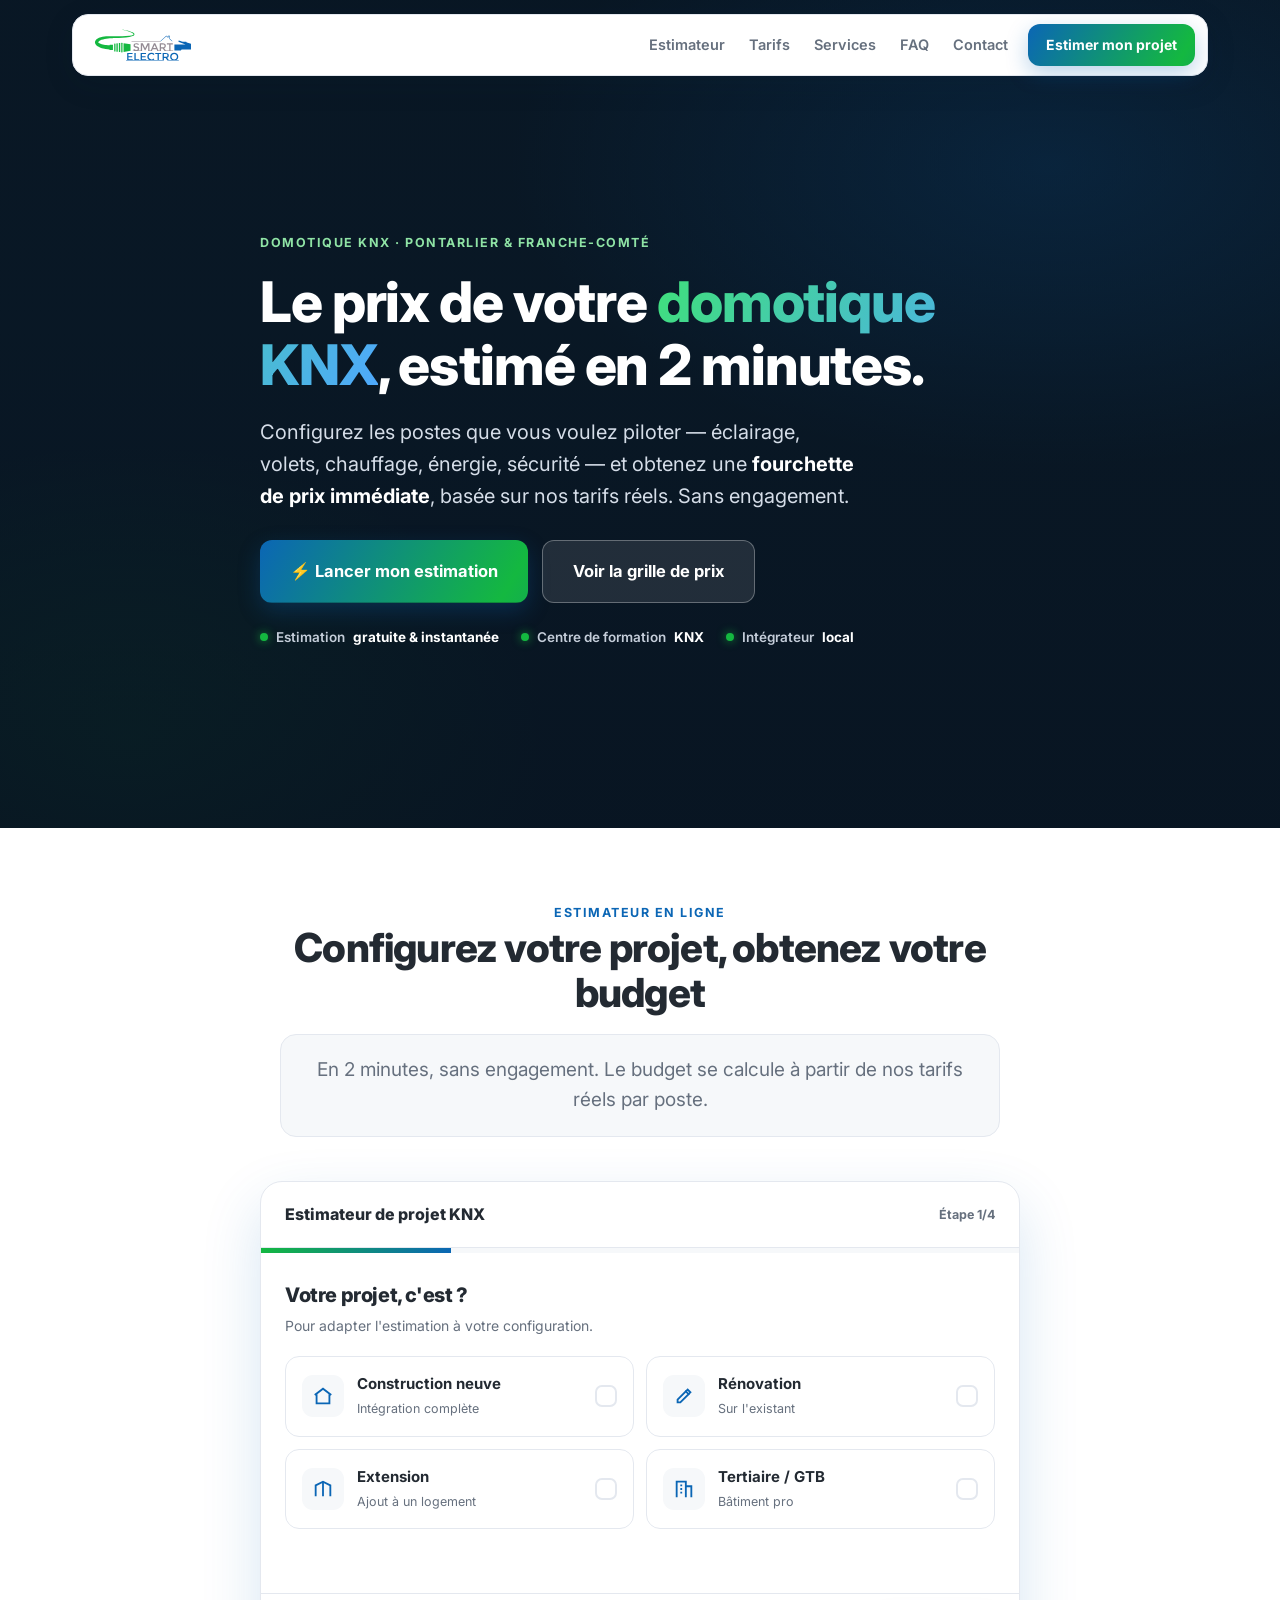
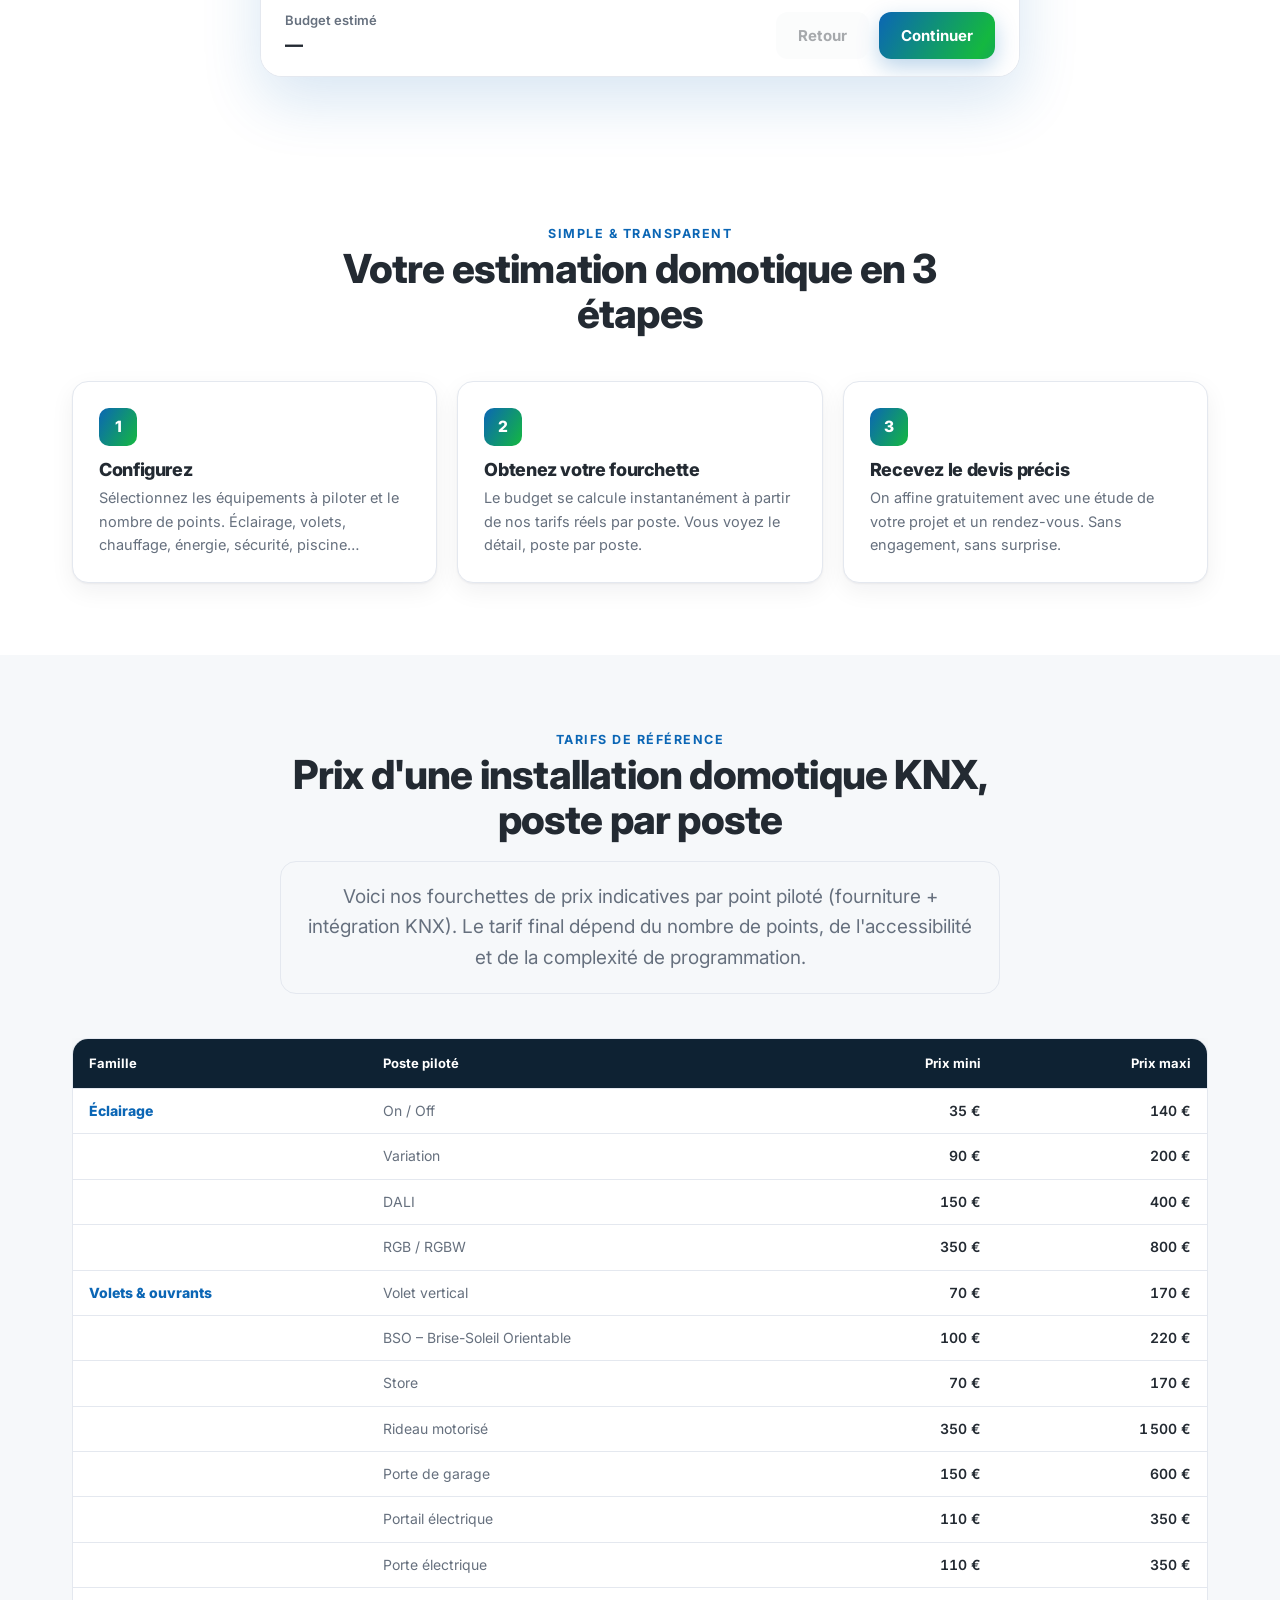
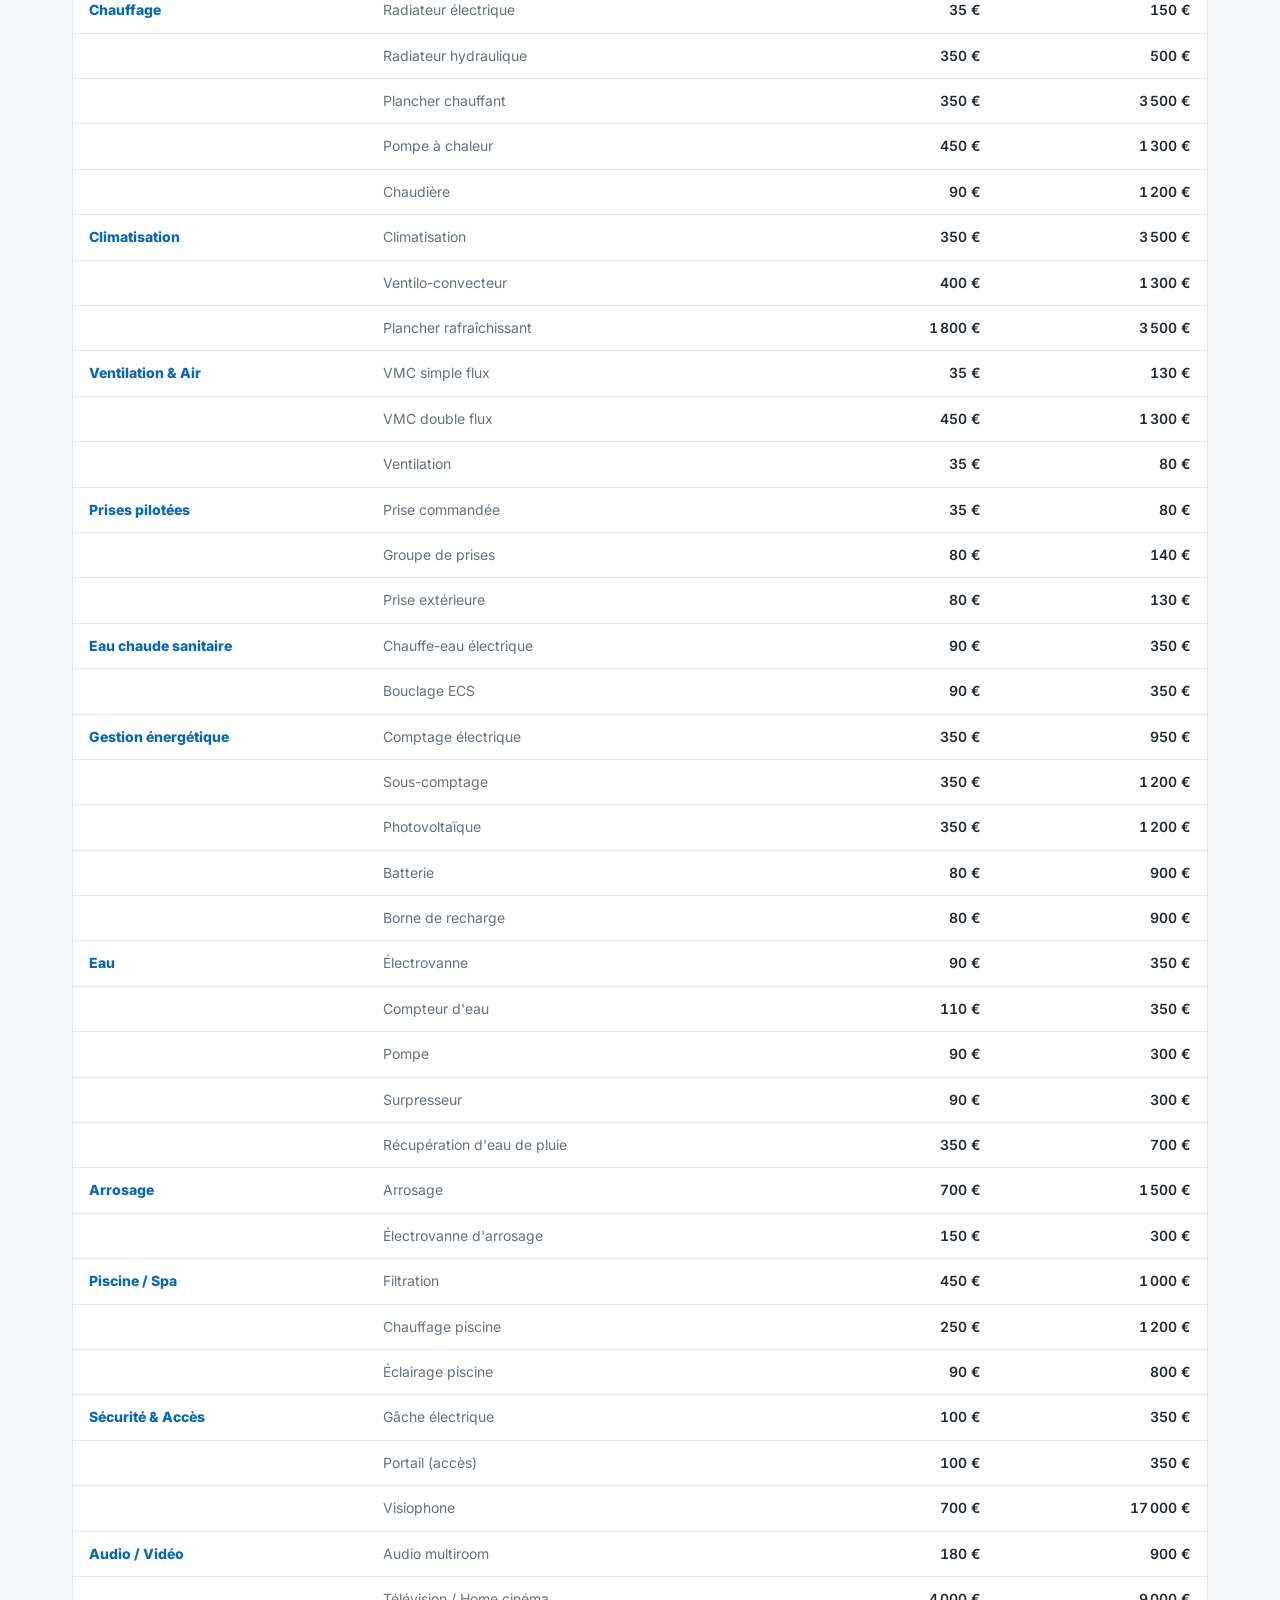
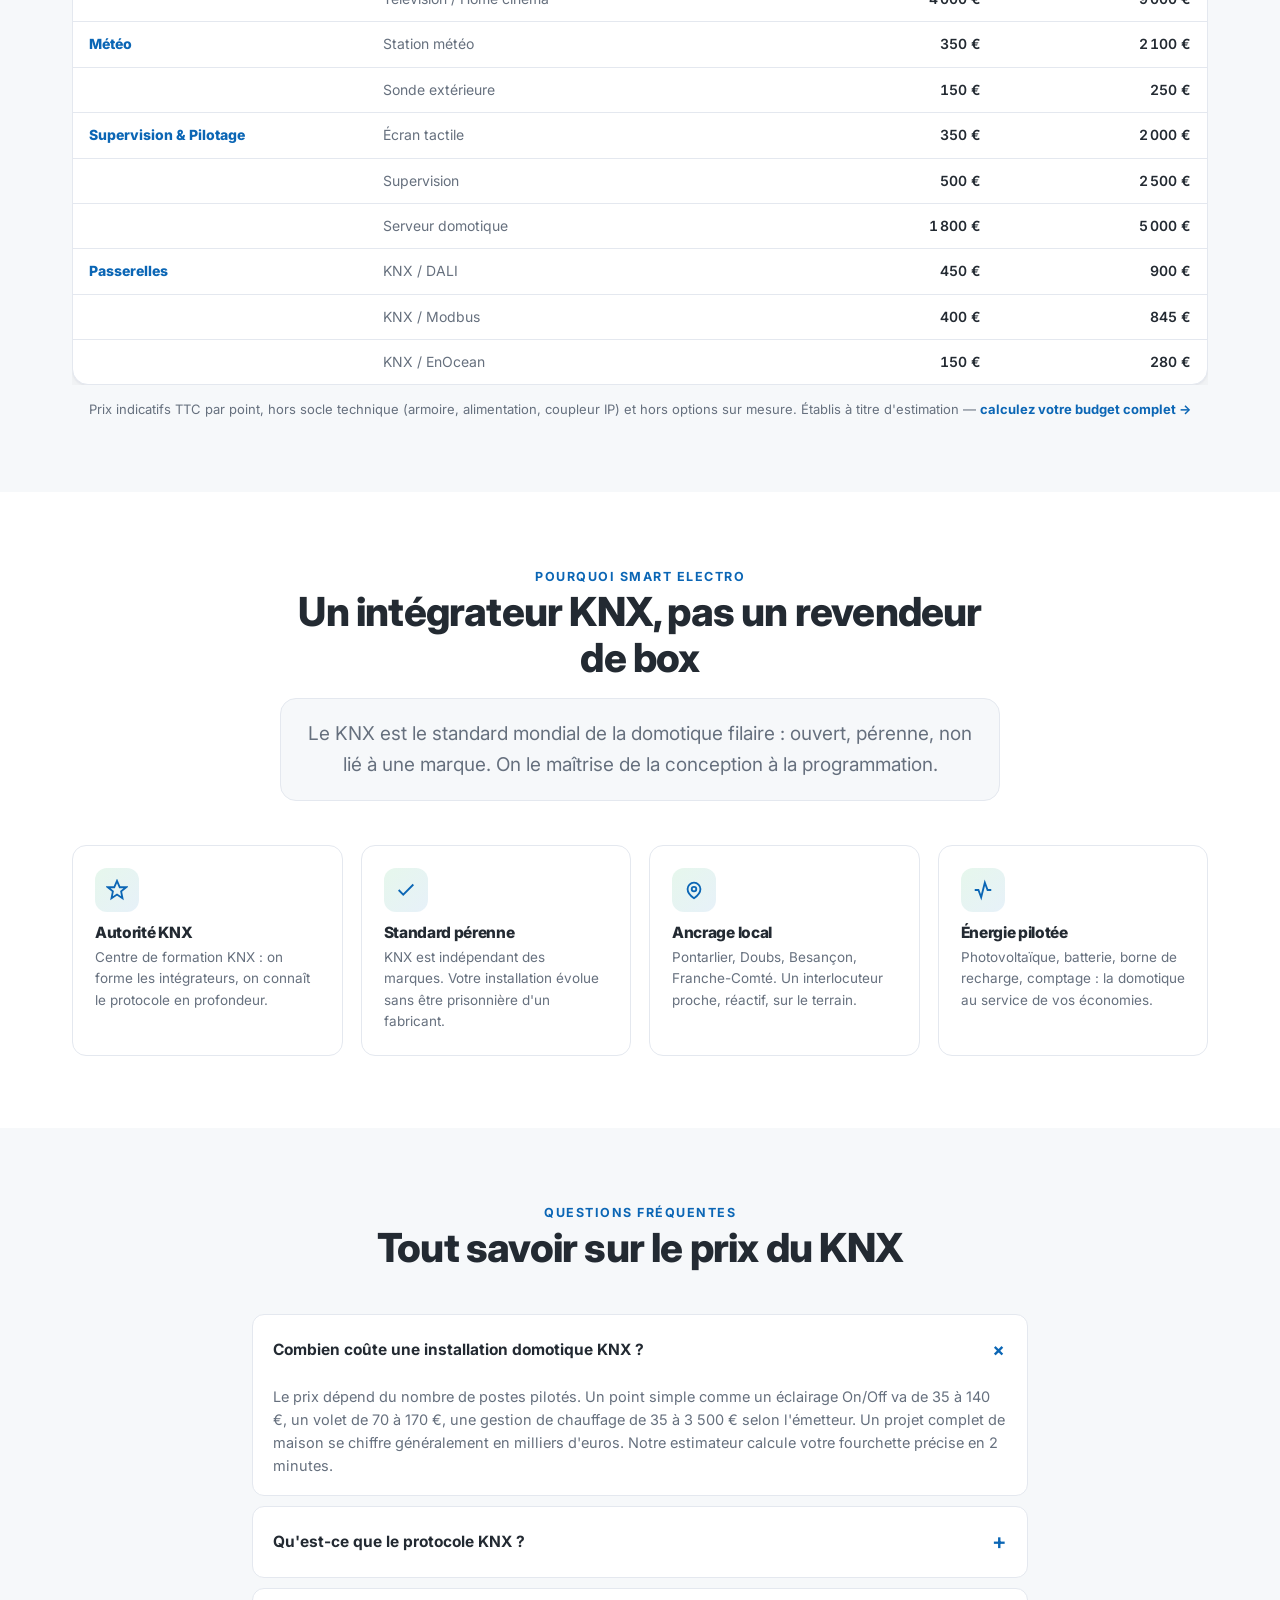
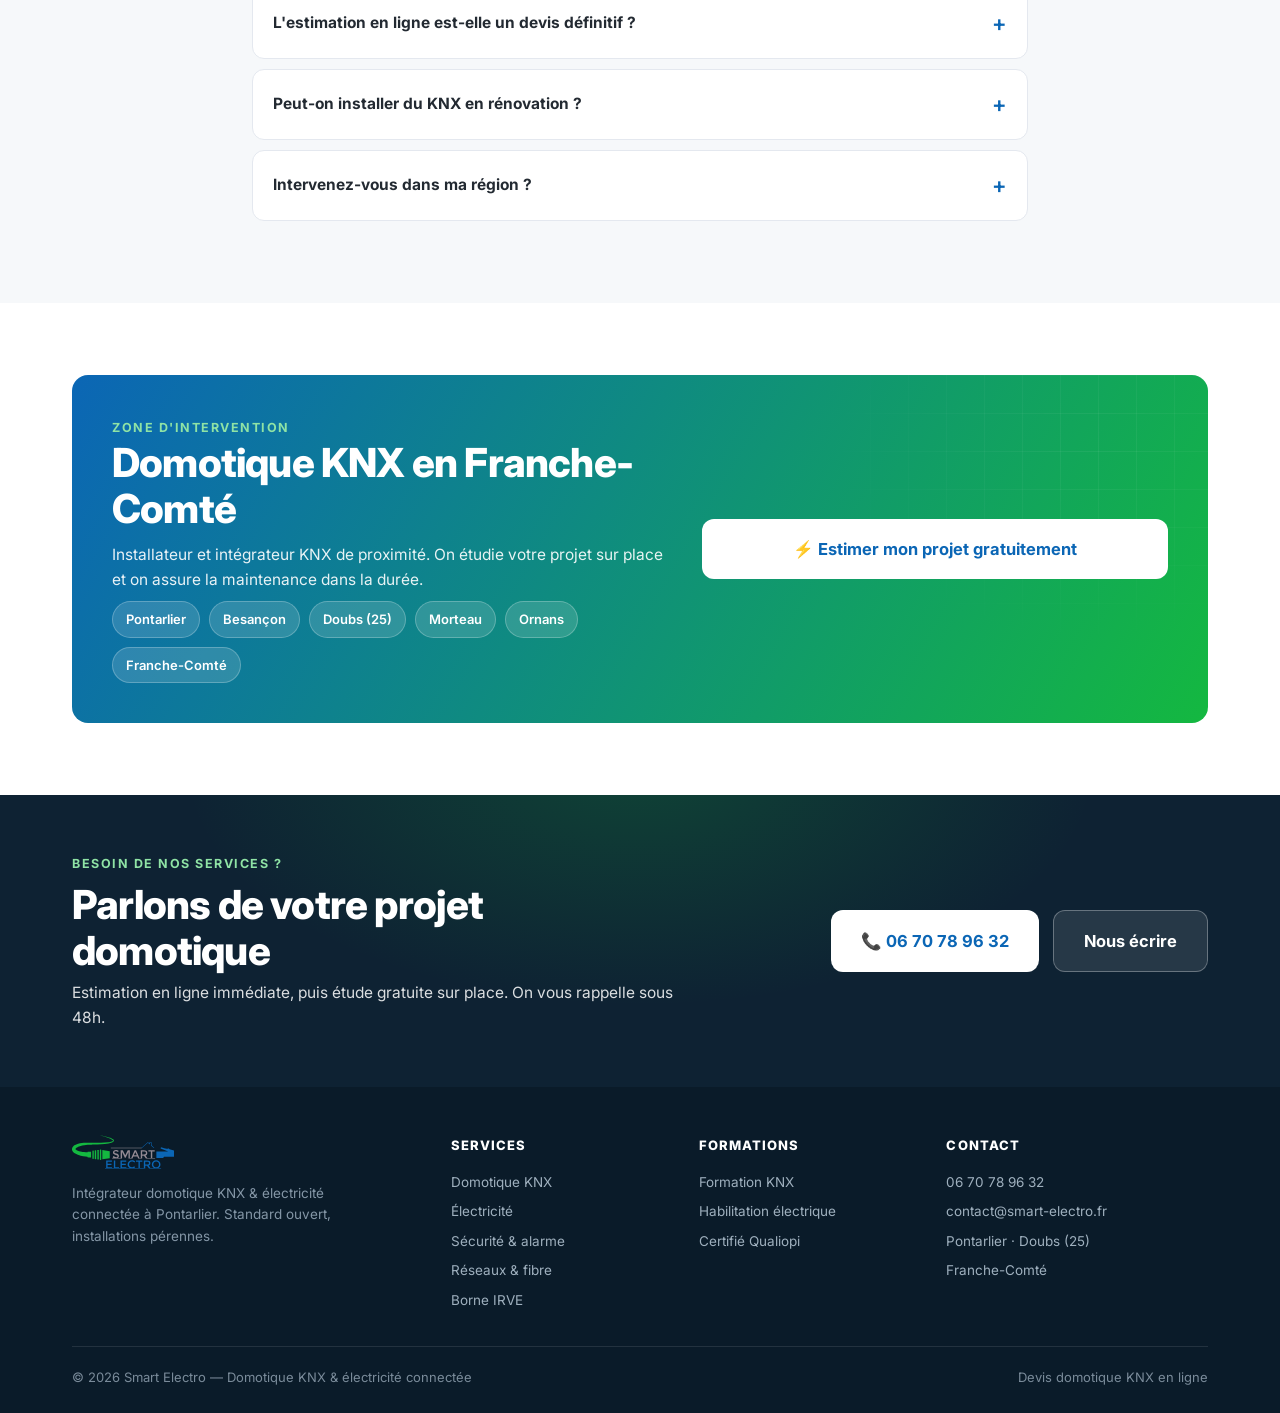
==== index.html @ 324f340a "LP devis domotique KNX — Smart Electro" ====
<!doctype html>
<html lang="fr">
<head>
<meta charset="utf-8">
<meta name="viewport" content="width=device-width, initial-scale=1">
<title>Devis Domotique KNX Instantané | Prix & Estimation en Ligne — Smart Electro Pontarlier</title>
<meta name="description" content="Estimez le prix de votre installation domotique KNX en 2 minutes. Fourchette de tarifs par poste (éclairage, volets, chauffage, énergie, sécurité). Devis gratuit à Pontarlier, dans le Doubs et en Franche-Comté.">
<meta name="robots" content="index,follow">
<link rel="canonical" href="https://www.smart-electro.fr/devis-domotique-knx/">
<meta property="og:type" content="website">
<meta property="og:title" content="Devis Domotique KNX Instantané — Smart Electro">
<meta property="og:description" content="Configurez votre projet domotique KNX et obtenez une estimation de prix immédiate. Devis gratuit à Pontarlier et en Franche-Comté.">
<meta property="og:locale" content="fr_FR">
<link rel="preconnect" href="https://fonts.googleapis.com">
<link rel="preconnect" href="https://fonts.gstatic.com" crossorigin>
<link href="https://fonts.googleapis.com/css2?family=Inter:wght@400;500;600;700;800;900&display=swap" rel="stylesheet">

<script type="application/ld+json">
{
  "@context": "https://schema.org",
  "@graph": [
    {
      "@type": "LocalBusiness",
      "name": "Smart Electro",
      "description": "Intégrateur domotique KNX et électricité connectée à Pontarlier. Installation, programmation et formation KNX.",
      "areaServed": ["Pontarlier","Doubs","Besançon","Franche-Comté","Bourgogne-Franche-Comté"],
      "knowsAbout": ["Domotique KNX","Électricité connectée","Maison connectée","GTB","Intégration KNX"],
      "url": "https://www.smart-electro.fr/"
    },
    {
      "@type": "Service",
      "serviceType": "Installation domotique KNX",
      "provider": {"@type":"LocalBusiness","name":"Smart Electro"},
      "areaServed": "Franche-Comté",
      "offers": {"@type":"Offer","priceCurrency":"EUR","description":"Devis personnalisé selon les postes pilotés"}
    },
    {
      "@type": "FAQPage",
      "mainEntity": [
        {"@type":"Question","name":"Combien coûte une installation domotique KNX ?","acceptedAnswer":{"@type":"Answer","text":"Le prix d'une installation domotique KNX dépend du nombre de postes pilotés (éclairage, volets, chauffage, énergie...). Comptez de quelques centaines d'euros pour un poste simple comme un éclairage On/Off (35 à 140 € par point) à plusieurs milliers d'euros pour un projet complet. Notre estimateur en ligne calcule votre fourchette en 2 minutes."}},
        {"@type":"Question","name":"Qu'est-ce que le protocole KNX ?","acceptedAnswer":{"@type":"Answer","text":"KNX est le standard mondial de la domotique filaire. C'est un protocole ouvert et pérenne, non lié à une marque, qui pilote de façon centralisée l'éclairage, les volets, le chauffage, la ventilation et l'énergie d'un bâtiment. Sa fiabilité en fait la référence pour les maisons haut de gamme et le tertiaire."}},
        {"@type":"Question","name":"L'estimation en ligne est-elle un devis définitif ?","acceptedAnswer":{"@type":"Answer","text":"Non. L'estimateur vous donne une fourchette de prix indicative fiable, basée sur nos tarifs réels par poste. Le devis définitif est établi après une étude gratuite de votre projet (plans, existant, contraintes techniques)."}},
        {"@type":"Question","name":"Peut-on installer du KNX en rénovation ?","acceptedAnswer":{"@type":"Answer","text":"Oui. Le KNX s'installe en neuf comme en rénovation. En rénovation, des solutions filaires partielles ou des passerelles (KNX/EnOcean sans fil, KNX/DALI, KNX/Modbus) permettent de s'adapter à l'existant."}},
        {"@type":"Question","name":"Intervenez-vous dans ma région ?","acceptedAnswer":{"@type":"Answer","text":"Smart Electro intervient à Pontarlier, dans tout le Doubs, à Besançon et en Franche-Comté pour l'installation, la programmation et la maintenance de systèmes domotiques KNX."}}
      ]
    }
  ]
}
</script>

<style>
:root{
  /* DA Smart Electro */
  --blue:#0B66B5; --blue-d:#0A588F; --blue-l:#E7F1F9;
  --green:#14B840; --green-d:#0FA036; --green-l:#E6F7EC;
  --grey:#948B94;
  --brand:var(--blue); --brand-d:var(--blue-d);
  --grad:linear-gradient(120deg,#14B840 0%,#0B66B5 100%);
  --grad-r:linear-gradient(120deg,#0B66B5 0%,#14B840 100%);
  --ink:#232A32; --muted:#66707E; --line:#E4E8EF;
  --paper:#FFFFFF; --wash:#F6F8FA;
  --dark:#0E2233; --dark2:#0A1B29;
  --ok:var(--green);
  --r:16px; --rs:12px; --maxw:1180px;
  --sh:0 1px 2px rgba(16,24,40,.05),0 8px 24px rgba(16,24,40,.06);
  --sh-l:0 24px 60px rgba(11,102,181,.16);
  --fs:15.5px; --f:'Inter',-apple-system,BlinkMacSystemFont,'Segoe UI',Roboto,Helvetica,Arial,sans-serif;
}
*{box-sizing:border-box;margin:0;padding:0}
html{scroll-behavior:smooth;scroll-padding-top:98px}
body{font-family:var(--f);font-size:var(--fs);line-height:1.6;color:var(--ink);background:var(--paper);-webkit-font-smoothing:antialiased}
img,svg,video{max-width:100%;display:block}
a{color:inherit;text-decoration:none}
.wrap{max-width:var(--maxw);margin:0 auto;padding:0 22px}
.eyebrow{font-size:12.5px;font-weight:700;letter-spacing:.12em;text-transform:uppercase;color:var(--blue)}
.eyebrow.on-dark{color:#8FE3A5}
h1,h2,h3{line-height:1.14;letter-spacing:-.02em;font-weight:800;color:var(--ink)}
h2{font-size:clamp(26px,3.4vw,40px)}
.lead{font-size:clamp(16px,1.6vw,19px);color:var(--muted)}
.grad-txt{background:var(--grad);-webkit-background-clip:text;background-clip:text;color:transparent}
.btn{display:inline-flex;align-items:center;gap:9px;border:0;cursor:pointer;font-family:inherit;font-weight:700;font-size:15px;padding:14px 22px;border-radius:12px;transition:transform .15s,box-shadow .2s,background .2s,filter .2s;white-space:nowrap}
.btn-primary{background:linear-gradient(120deg,#0B66B5 0%,#14B840 35%,#0B66B5 70%,#14B840 100%);background-size:280% 100%;background-position:0% 50%;color:#fff;box-shadow:0 8px 22px rgba(11,102,181,.28);animation:gradFlow 6s linear infinite}
.btn-primary:hover{transform:translateY(-2px);box-shadow:0 14px 30px rgba(11,102,181,.36);animation-duration:2.4s}
@keyframes gradFlow{to{background-position:280% 50%}}
@media(prefers-reduced-motion:reduce){.btn-primary{animation:none}}
.btn-ghost{background:#fff;color:var(--blue);border:1.5px solid var(--line)}
.btn-ghost:hover{border-color:var(--blue);background:var(--blue-l)}
.btn-white{background:#fff;color:var(--blue)}
.btn-white:hover{transform:translateY(-2px);box-shadow:0 14px 30px rgba(0,0,0,.18)}
.btn-lg{padding:17px 30px;font-size:16.5px}
.btn-block{width:100%;justify-content:center}

/* HEADER — barre blanche arrondie flottante (comme le site) */
header.site{position:fixed;top:0;left:0;right:0;z-index:60;padding:14px 0}
.nav{background:#fff;border:1px solid var(--line);border-radius:16px;box-shadow:0 8px 30px rgba(11,34,51,.12);height:62px;display:flex;align-items:center;justify-content:space-between;padding:0 12px 0 22px;position:relative}
.logo{display:flex;align-items:center}
.logo svg{height:32px;width:auto}
.nav-right{display:flex;align-items:center;gap:20px}
.links{display:flex;gap:24px;color:var(--muted);font-weight:600;font-size:14.5px}
.links a:hover{color:var(--blue)}
.nav-right .btn{padding:10px 18px;font-size:14px}
.burger{display:none;background:none;border:0;cursor:pointer;color:var(--blue);padding:8px}
.burger svg{width:24px;height:24px}
@media(max-width:860px){
  .links{position:absolute;top:72px;left:0;right:0;background:#fff;border:1px solid var(--line);border-radius:14px;box-shadow:0 12px 30px rgba(11,34,51,.14);flex-direction:column;gap:4px;padding:10px;display:none}
  .links a{padding:11px 14px;border-radius:9px}
  .links a:hover{background:var(--wash)}
  .nav.open .links{display:flex}
  .burger{display:block}
  .nav-right .btn-primary{display:none}
}

/* HERO — bandeau vidéo plein cadre (comme le site) */
.hero{position:relative;min-height:92vh;display:flex;align-items:center;overflow:hidden;background:#0A1B29}
.hero-bg{position:absolute;inset:0;width:100%;height:100%;object-fit:cover;z-index:0}
.hero-ov{position:absolute;inset:0;z-index:1;background:
  linear-gradient(180deg,rgba(8,20,33,.55) 0%,rgba(8,20,33,.5) 40%,rgba(8,20,33,.82) 100%),
  radial-gradient(900px 500px at 82% 20%,rgba(11,102,181,.35),transparent 60%),
  radial-gradient(700px 500px at 10% 90%,rgba(20,184,64,.18),transparent 60%)}
.hero-inner{position:relative;z-index:2;padding:120px 0 70px;max-width:760px}
.hero-inner h1{font-size:clamp(32px,5.2vw,56px);margin:16px 0 18px;color:#fff}
.grad-light{background:linear-gradient(120deg,#3FE07A 0%,#4FA8FF 100%);-webkit-background-clip:text;background-clip:text;color:transparent}
.hero-inner p.sub{font-size:clamp(16px,1.8vw,20px);color:#D5DDE8;max-width:600px}
.hero-inner p.sub b{color:#fff}
.hero-inner .cta-row{display:flex;gap:14px;margin:28px 0 24px;flex-wrap:wrap}
.trust{display:flex;gap:22px;flex-wrap:wrap;color:#C4CDD9;font-size:13.5px;font-weight:600}
.trust b{color:#fff}
.trust .t{display:flex;align-items:center;gap:8px}
.trust .dot{width:8px;height:8px;border-radius:50%;background:var(--green);box-shadow:0 0 10px rgba(20,184,64,.8)}
.btn-ghost-d{background:rgba(255,255,255,.1);color:#fff;border:1.5px solid rgba(255,255,255,.3)}
.btn-ghost-d:hover{background:rgba(255,255,255,.18)}
@media(max-width:900px){.hero{min-height:auto}.hero-inner{padding:120px 0 60px}}

/* SECTION ESTIMATEUR */
.estim-sec .estimator{max-width:760px;margin:0 auto}

/* ESTIMATOR CARD */
.estimator{background:var(--paper);border-radius:22px;box-shadow:var(--sh-l);overflow:hidden;color:var(--ink);border:1px solid var(--line)}
.est-head{padding:20px 24px;border-bottom:1px solid var(--line);display:flex;align-items:center;justify-content:space-between;gap:12px}
.est-head .ttl{font-weight:800;font-size:16px}
.est-head .step-ct{font-size:12.5px;color:var(--muted);font-weight:700}
.progress{height:5px;background:var(--wash)}
.progress .bar{height:100%;width:0;background:var(--grad);transition:width .4s cubic-bezier(.2,.7,.2,1)}
.est-body{padding:26px 24px;min-height:340px}
.step{display:none;animation:fade .35s ease both}
.step.active{display:block}
@keyframes fade{from{opacity:0;transform:translateY(8px)}to{opacity:1;transform:none}}
.q-title{font-size:20px;font-weight:800;margin-bottom:4px;letter-spacing:-.02em}
.q-sub{color:var(--muted);font-size:14px;margin-bottom:18px}

.opts{display:grid;gap:12px}
.opts.cols2{grid-template-columns:1fr 1fr}
.opt{display:flex;align-items:center;gap:13px;border:1.5px solid var(--line);border-radius:14px;padding:15px 16px;cursor:pointer;transition:border-color .15s,background .15s,transform .1s;background:#fff;user-select:none}
.opt:hover{border-color:#B7D6EC;background:#FbFDFE}
.opt.sel{border-color:var(--blue);background:var(--blue-l)}
.opt .ic{width:42px;height:42px;border-radius:11px;background:var(--wash);display:grid;place-items:center;flex:0 0 42px;color:var(--blue)}
.opt.sel .ic{background:var(--grad-r);color:#fff}
.opt .ic svg{width:22px;height:22px}
.opt .tx b{display:block;font-weight:700;font-size:15px}
.opt .tx small{color:var(--muted);font-size:12.5px}
.opt .chk{margin-left:auto;width:22px;height:22px;border-radius:7px;border:2px solid var(--line);display:grid;place-items:center;flex:0 0 22px;transition:.15s}
.opt.sel .chk{background:var(--green);border-color:var(--green)}
.opt .chk svg{width:13px;height:13px;color:#fff;opacity:0;transition:.15s}
.opt.sel .chk svg{opacity:1}
@media(max-width:560px){.opts.cols2{grid-template-columns:1fr}}

.cat-block{border:1px solid var(--line);border-radius:14px;margin-bottom:12px;overflow:hidden}
.cat-block h4{padding:13px 16px;background:var(--wash);font-size:14px;font-weight:800;display:flex;align-items:center;gap:9px}
.cat-block h4 .cc{color:var(--blue)}
.item{display:flex;align-items:center;gap:12px;padding:12px 16px;border-top:1px solid var(--line)}
.item .nm{font-weight:600;font-size:14px}
.item .pr{margin-left:auto;font-size:12.5px;color:var(--muted);font-weight:600;white-space:nowrap}
.stepper{display:flex;align-items:center;gap:0;border:1.5px solid var(--line);border-radius:10px;overflow:hidden;flex:0 0 auto}
.stepper button{width:34px;height:34px;border:0;background:#fff;font-size:18px;font-weight:700;color:var(--blue);cursor:pointer;line-height:1}
.stepper button:hover{background:var(--blue-l)}
.stepper input{width:38px;height:34px;border:0;text-align:center;font-family:inherit;font-weight:700;font-size:14px;color:var(--ink);border-left:1px solid var(--line);border-right:1px solid var(--line)}
.stepper input:focus{outline:none;background:#FbFDFE}

.est-foot{border-top:1px solid var(--line);padding:16px 24px;display:flex;align-items:center;justify-content:space-between;gap:14px;background:#fff;position:sticky;bottom:0}
.est-foot .running{font-size:13px;color:var(--muted);font-weight:600}
.est-foot .running b{color:var(--ink);font-size:18px;font-weight:800;display:block;letter-spacing:-.02em}
.nav-btns{display:flex;gap:10px}
.btn-sec{background:var(--wash);color:var(--ink)}
.btn-sec:hover{background:#EAEEF4}
.btn-sec[disabled]{opacity:.4;cursor:not-allowed}

/* RESULT */
.result-hero{text-align:center;padding:8px 4px 4px}
.result-hero .k{font-size:12.5px;font-weight:800;letter-spacing:.1em;text-transform:uppercase;color:var(--blue)}
.price-range{font-size:clamp(30px,6vw,46px);font-weight:900;letter-spacing:-.03em;margin:8px 0 4px}
.result-hero .note{color:var(--muted);font-size:13.5px}
.breakdown{margin:20px 0;border:1px solid var(--line);border-radius:14px;overflow:hidden}
.breakdown .row{display:flex;justify-content:space-between;padding:11px 16px;border-top:1px solid var(--line);font-size:14px}
.breakdown .row:first-child{border-top:0}
.breakdown .row .v{font-weight:700}
.breakdown .row.tot{background:var(--blue-l);font-weight:800;color:var(--blue-d)}
.incl{display:flex;flex-wrap:wrap;gap:8px 16px;margin:14px 0 4px}
.incl span{font-size:13px;color:var(--muted);display:flex;align-items:center;gap:7px}
.incl svg{width:15px;height:15px;color:var(--green);flex:0 0 15px}

.lead{background:var(--wash);border-radius:16px;padding:20px;margin-top:18px;border:1px solid var(--line)}
.lead h3{font-size:17px;margin-bottom:3px}
.lead p{font-size:13.5px;color:var(--muted);margin-bottom:14px}
.field{display:grid;gap:10px;grid-template-columns:1fr 1fr}
.field .full{grid-column:1/-1}
.field input,.field textarea{width:100%;padding:13px 14px;border:1.5px solid var(--line);border-radius:11px;font-family:inherit;font-size:14.5px;background:#fff;color:var(--ink)}
.field input:focus,.field textarea:focus{outline:none;border-color:var(--blue)}
.consent{font-size:11.5px;color:var(--muted);margin-top:10px;line-height:1.4}
.success{text-align:center;padding:26px 10px}
.success .ico{width:64px;height:64px;border-radius:50%;background:var(--grad);display:grid;place-items:center;margin:0 auto 16px;box-shadow:0 10px 30px rgba(20,184,64,.35)}
.success .ico svg{width:32px;height:32px;color:#fff}
@media(max-width:560px){.field{grid-template-columns:1fr}}

/* SECTIONS */
section.pad{padding:72px 0}
.center{text-align:center;max-width:720px;margin:0 auto 44px}
.steps3{display:grid;grid-template-columns:repeat(3,1fr);gap:20px}
.card{background:#fff;border:1px solid var(--line);border-radius:var(--r);padding:26px;box-shadow:var(--sh)}
.card .n{width:38px;height:38px;border-radius:10px;background:var(--grad-r);color:#fff;display:grid;place-items:center;font-weight:800;margin-bottom:14px}
.card h3{font-size:18px;margin-bottom:6px}
.card p{color:var(--muted);font-size:14.5px}
@media(max-width:820px){.steps3{grid-template-columns:1fr}}

.pricewrap{background:var(--wash)}
.ptable{background:#fff;border:1px solid var(--line);border-radius:var(--r);overflow:hidden;box-shadow:var(--sh)}
.ptable .thead{display:grid;grid-template-columns:1.4fr 2fr 1fr 1fr;background:var(--dark);color:#fff;font-weight:700;font-size:13px}
.ptable .thead div{padding:14px 16px}
.ptable .fam{display:grid;grid-template-columns:1.4fr 2fr 1fr 1fr;border-top:1px solid var(--line);font-size:14px}
.ptable .fam:hover{background:#FbFDFE}
.ptable .fam>div{padding:11px 16px;display:flex;align-items:center}
.ptable .fam .fn{font-weight:800;color:var(--blue)}
.ptable .fam .p{justify-content:flex-end;font-variant-numeric:tabular-nums;font-weight:600}
.ptable .fam .lbl{color:var(--muted)}
.talign{overflow-x:auto}
@media(max-width:720px){.ptable .thead,.ptable .fam{grid-template-columns:1.3fr 1fr 1fr;min-width:520px}.ptable .thead div:nth-child(2),.ptable .fam>div:nth-child(2){display:none}}

.why-grid{display:grid;grid-template-columns:repeat(4,1fr);gap:18px}
.why{background:#fff;border:1px solid var(--line);border-radius:14px;padding:22px}
.why .ic{width:44px;height:44px;border-radius:12px;background:linear-gradient(135deg,var(--green-l),var(--blue-l));display:grid;place-items:center;color:var(--blue);margin-bottom:12px}
.why .ic svg{width:22px;height:22px}
.why h3{font-size:15.5px;margin-bottom:5px}
.why p{color:var(--muted);font-size:13.5px}
@media(max-width:900px){.why-grid{grid-template-columns:1fr 1fr}}
@media(max-width:520px){.why-grid{grid-template-columns:1fr}}

.faq details{border:1px solid var(--line);border-radius:12px;margin-bottom:10px;background:#fff;overflow:hidden}
.faq summary{padding:17px 20px;font-weight:700;font-size:15.5px;cursor:pointer;list-style:none;display:flex;justify-content:space-between;align-items:center;gap:12px}
.faq summary::-webkit-details-marker{display:none}
.faq summary:after{content:"+";font-size:22px;color:var(--blue);font-weight:600;transition:.2s}
.faq details[open] summary:after{transform:rotate(45deg)}
.faq details>div{padding:0 20px 18px;color:var(--muted);font-size:14.5px}

.zone{background:var(--grad-r);color:#fff;border-radius:var(--r);padding:40px;display:grid;grid-template-columns:1.2fr 1fr;gap:30px;align-items:center;position:relative;overflow:hidden}
.zone:after{content:"";position:absolute;inset:0;background-image:linear-gradient(rgba(255,255,255,.06) 1px,transparent 1px),linear-gradient(90deg,rgba(255,255,255,.06) 1px,transparent 1px);background-size:38px 38px;mask:radial-gradient(400px 300px at 90% 20%,#000,transparent 70%);pointer-events:none}
.zone>*{position:relative}
.zone h2{color:#fff}
.zone p{color:rgba(255,255,255,.9);margin:12px 0 0}
.chips{display:flex;flex-wrap:wrap;gap:9px;margin-top:8px}
.chips span{background:rgba(255,255,255,.14);border:1px solid rgba(255,255,255,.24);padding:7px 13px;border-radius:20px;font-size:13px;font-weight:600}
@media(max-width:760px){.zone{grid-template-columns:1fr;padding:28px}}

/* BANDE CONTACT (comme le site : "Besoin de nos services ?") */
.contact-band{background:radial-gradient(760px 400px at 50% -10%,rgba(20,184,64,.22),transparent 60%),var(--dark);color:#fff;padding:56px 0}
.cb-inner{display:grid;grid-template-columns:1.2fr 1fr;gap:30px;align-items:center}
.contact-band h2{color:#fff;margin:6px 0 8px}
.contact-band p{color:rgba(255,255,255,.85);margin:0}
.cb-actions{display:flex;gap:14px;flex-wrap:wrap;justify-content:flex-end}
@media(max-width:760px){.cb-inner{grid-template-columns:1fr}.cb-actions{justify-content:flex-start}}

/* FOOTER à colonnes */
footer.site{background:var(--dark2);color:#9FB0BE;padding:48px 0 26px;font-size:14px}
.foot-grid{display:grid;grid-template-columns:1.6fr 1fr 1fr 1.2fr;gap:30px}
.foot-brand .logo svg{height:34px;margin-bottom:14px}
.foot-brand p{color:#8496A6;max-width:280px;font-size:13.5px}
.foot-col h5{color:#fff;font-size:13px;font-weight:800;letter-spacing:.08em;text-transform:uppercase;margin-bottom:12px}
.foot-col a,.foot-col div{display:block;color:#9FB0BE;padding:4px 0;font-size:13.5px}
.foot-col a:hover{color:#fff}
.foot-bottom{border-top:1px solid rgba(255,255,255,.1);margin-top:30px;padding-top:20px;display:flex;justify-content:space-between;gap:16px;flex-wrap:wrap;color:#7A8B9A;font-size:13px}
.foot-bottom a:hover{color:#fff}
@media(max-width:760px){.foot-grid{grid-template-columns:1fr 1fr}}
@media(max-width:480px){.foot-grid{grid-template-columns:1fr}}
</style>
</head>
<body>

<!-- Logo Smart Electro (SVG officiel) -->
<template id="logoTpl"><svg viewBox="0 0 126 42" fill="none" xmlns="http://www.w3.org/2000/svg" role="img" aria-label="Smart Electro">
<path d="M118.845 20.469H104.211V28.3801H112.575L113.707 26.8208H126V19.2824L120.486 17.7259L119.632 16.6426C119.632 16.6426 116.284 17.2289 113.884 16.4165C111.484 15.604 109.901 15.1978 109.901 15.1978L109.449 16.6384L118.844 20.469H118.845Z" fill="#0B66B5"/>
<path d="M37.4624 30.0359L46.6265 28.6622V20.0168L37.4624 18.6418V30.0359Z" fill="#14B840"/>
<path d="M34.4379 24.9279V30.2341C34.4379 30.5524 34.6577 30.833 34.9769 30.833H35.5552C35.8744 30.833 36.1139 30.5524 36.1139 30.2341V18.6097C36.1139 18.2914 35.8744 18.0192 35.5552 18.0192H34.9769C34.6577 18.0192 34.4379 18.2914 34.4379 18.6097V23.9242" fill="#14B840"/>
<path d="M26.8869 23.9509V19.7894C26.8869 19.4712 26.6727 19.1599 26.3534 19.1599H25.7752C25.4559 19.1599 25.2109 19.4712 25.2109 19.7894V29.1077C25.2109 29.426 25.4559 29.6326 25.7752 29.6326H26.3534C26.6727 29.6326 26.8869 29.426 26.8869 29.1077V24.9532" fill="#14B840"/>
<path d="M29.8897 23.8475V19.3328C29.8897 19.0145 29.6293 18.7535 29.31 18.7535H28.7318C28.4125 18.7535 28.1017 19.0145 28.1017 19.3328V29.4188C28.1017 29.7371 28.4125 30.0052 28.7318 30.0052H29.31C29.6293 30.0052 29.8897 29.7371 29.8897 29.4188V23.8475Z" fill="#14B840"/>
<path d="M31.326 23.8866V18.956C31.326 18.6377 31.5906 18.4269 31.9098 18.4269H32.4881C32.8073 18.4269 33.114 18.6377 33.114 18.956V29.8112C33.114 30.1295 32.8073 30.3487 32.4881 30.3487H31.9098C31.5906 30.3487 31.326 30.1295 31.326 29.8112V24.8889" fill="#14B840"/>
<path d="M51.5889 6.3237C51.3761 5.88815 51.0806 5.60895 50.7936 5.36186C50.2069 4.88164 49.5922 4.55219 48.9818 4.25065C48.3699 3.95471 47.7566 3.70343 47.1503 3.47448C45.9364 3.02079 44.7449 2.65644 43.5953 2.33955C41.2948 1.70856 39.1596 1.26324 37.2595 0.924014C35.3581 0.586184 33.6905 0.362826 32.3113 0.223227C30.9336 0.0822325 29.8456 0.0249969 29.105 0.00824506C28.3643 -0.00850681 27.9694 0.00545308 27.9694 0.00545308C27.9694 0.00545308 28.3643 0.00824506 29.1036 0.0598966C29.8414 0.110152 30.9224 0.216247 32.2875 0.418666C33.6527 0.621084 35.3021 0.91843 37.1755 1.33862C39.0476 1.76021 41.1478 2.29906 43.3881 3.02498C44.5068 3.38933 45.662 3.79975 46.8185 4.29393C47.3968 4.54102 47.975 4.81045 48.5365 5.11477C49.0938 5.4191 49.6497 5.75972 50.0935 6.16316C50.3119 6.36139 50.4996 6.58754 50.5766 6.78019C50.6158 6.87511 50.6242 6.9505 50.6158 7.01192C50.6074 7.07334 50.5808 7.13616 50.5234 7.21434C50.4085 7.37348 50.1733 7.54658 49.9087 7.68898C49.6399 7.83276 49.3374 7.95561 49.0238 8.0645C48.3923 8.28087 47.7132 8.44421 47.0201 8.58241C46.3256 8.72061 45.613 8.8295 44.8905 8.92582C41.9963 9.29855 38.9538 9.45351 35.8636 9.54424C32.772 9.6294 29.623 9.63359 26.4754 9.5959C25.6885 9.58333 24.9002 9.57077 24.1148 9.5582L22.9358 9.53447C22.5368 9.5233 22.1391 9.51074 21.7401 9.49957C20.1411 9.45909 18.5421 9.46467 16.9515 9.53028C15.3595 9.59589 13.7759 9.72014 12.2049 9.92954C10.6353 10.1389 9.07833 10.4293 7.54514 10.8593C6.01335 11.299 4.49697 11.8448 3.02819 12.7829C2.66135 13.0203 2.3001 13.2855 1.94726 13.5996C1.59582 13.9137 1.25138 14.2697 0.941938 14.7052C0.6339 15.1352 0.356667 15.6489 0.184446 16.2394C0.00802451 16.8257 -0.0437818 17.4874 0.0374281 18.1086C0.120038 18.7312 0.325863 19.2994 0.579294 19.7838C0.835525 20.264 1.13516 20.6759 1.446 21.0263C2.07047 21.7298 2.73135 22.238 3.37963 22.6707C4.68179 23.5251 5.95875 24.0751 7.1839 24.533C8.41045 24.9839 9.58799 25.3217 10.7081 25.5967C11.8283 25.8717 12.8924 26.0839 13.8907 26.257C15.8888 26.6018 17.6292 26.7931 19.0615 26.9243C19.0685 26.9243 19.0755 26.9243 19.0839 26.9257L19.0615 27.4003C20.4953 27.5511 21.614 27.6251 22.3855 27.6712C23.1416 27.7102 23.5449 27.7312 23.5449 27.7312L23.5561 24.1924L23.5673 21.1798H23.5659V20.6535C23.5659 20.6535 23.1808 20.6675 22.4556 20.6954C21.7471 20.7177 20.6941 20.7429 19.3668 20.7219L19.343 21.237C18.0198 21.2175 16.418 21.1617 14.6104 20.9914C13.7017 20.9048 12.7426 20.7875 11.7485 20.6228C10.7557 20.4581 9.7266 20.2445 8.70168 19.9555C7.68376 19.6666 6.65043 19.2952 5.77532 18.8122C5.33987 18.5735 4.94922 18.3027 4.67339 18.0416C4.53337 17.9118 4.43256 17.789 4.35975 17.6898C4.29114 17.5893 4.25754 17.5195 4.23514 17.4721C4.21834 17.4246 4.20153 17.3911 4.20853 17.3157C4.20993 17.2794 4.21974 17.2334 4.24074 17.1761C4.25894 17.1203 4.28834 17.0561 4.32895 16.9849C4.48857 16.6973 4.83021 16.3287 5.26846 15.9965C5.70672 15.6587 6.23458 15.3418 6.80585 15.0542C7.37992 14.768 7.99459 14.5056 8.63867 14.2711C9.92683 13.8006 11.3144 13.4251 12.7482 13.1222C14.1833 12.8178 15.6661 12.5861 17.1741 12.4074C18.6835 12.2287 20.2181 12.1059 21.7653 12.0277C22.1545 12.0082 22.5368 11.9886 22.9316 11.9788L24.1176 11.9495C24.9086 11.9258 25.7011 11.9035 26.4936 11.8797C29.6636 11.775 32.8336 11.6271 35.9532 11.3995C39.0728 11.1664 42.1433 10.8718 45.1075 10.3539C45.8482 10.2213 46.5819 10.0747 47.3086 9.89603C48.0339 9.71735 48.7521 9.51214 49.4564 9.23433C49.8093 9.09334 50.1593 8.9342 50.5038 8.73038C50.844 8.51959 51.1954 8.27669 51.4783 7.85929C51.6155 7.65128 51.7247 7.38186 51.7401 7.09847C51.7583 6.81369 51.6869 6.54287 51.5847 6.32649L51.5889 6.3237Z" fill="#14B840"/>
<path d="M86.1594 15.7354H47.9698V16.3888H86.1594V15.7354Z" fill="#948B94"/>
<path d="M86.1495 16.2182C86.0571 16.2182 85.9675 16.1791 85.9017 16.1024C85.7827 15.9628 85.7967 15.7506 85.9339 15.6263L93.4836 8.8879C93.6068 8.77761 93.7902 8.77761 93.9149 8.8879L95.6693 10.4528V9.14197C95.6693 8.9563 95.8163 8.80553 95.9969 8.80553H97.967C98.1476 8.80553 98.2946 8.9577 98.2946 9.14197V12.7981L101.465 15.6263C101.602 15.7492 101.616 15.9614 101.497 16.1024C101.378 16.2434 101.169 16.2573 101.033 16.1359L97.7513 13.2057C97.6799 13.1415 97.6379 13.0493 97.6379 12.9516V9.4784H96.3246V11.1913C96.3246 11.3239 96.2503 11.4426 96.1327 11.4984C96.0165 11.5528 95.8793 11.5333 95.7813 11.4453L93.6992 9.58729L86.3651 16.1345C86.3035 16.1903 86.2279 16.2168 86.1509 16.2168L86.1495 16.2182Z" fill="#0B66B5"/>
<path d="M56.9139 28.2629H58.7145V28.8799H49.6372V28.2629H51.4812C51.0205 28.0228 50.5977 27.7268 50.2126 27.3722L51.2782 26.0935C52.2961 26.9744 53.3532 27.4155 54.4482 27.4155C54.9956 27.4155 55.4297 27.2982 55.7517 27.0637C56.0738 26.8292 56.2348 26.5179 56.2348 26.1298C56.2348 25.7417 56.0836 25.4402 55.7811 25.2252C55.4787 25.0102 54.9578 24.8134 54.2185 24.6361C53.4792 24.4588 52.9164 24.2955 52.5327 24.1475C52.1491 23.9995 51.8074 23.8055 51.5092 23.5654C50.9141 23.1159 50.6159 22.4263 50.6159 21.4965C50.6159 20.5682 50.9547 19.852 51.631 19.3495C52.3087 18.8469 53.146 18.5957 54.1457 18.5957C54.7898 18.5957 55.4283 18.7004 56.0626 18.9112C56.6968 19.1219 57.2443 19.4193 57.705 19.8018L56.7976 21.0805C56.4994 20.8125 56.0962 20.5919 55.5879 20.4202C55.0796 20.2485 54.577 20.162 54.0827 20.162C53.5885 20.162 53.1824 20.2625 52.8646 20.4635C52.5481 20.6645 52.3885 20.9688 52.3885 21.3751C52.3885 21.7813 52.5467 22.094 52.8646 22.309C53.1824 22.524 53.8559 22.7571 54.8892 23.0056C55.9211 23.2541 56.6996 23.6045 57.2233 24.054C57.747 24.5035 58.0088 25.1359 58.0088 25.9497C58.0088 26.9367 57.6434 27.7073 56.9139 28.2629ZM71.4812 28.2629H72.8786V28.8799H69.7814V21.0372L66.2656 28.0046H65.3149L61.8131 21.0372V28.8799H58.7159V28.2629H60.1133V18.84H62.7638L65.8035 25.1456L68.8433 18.84H71.4798V28.2629H71.4812ZM83.2959 28.2629H84.9677V28.8799H81.7543L80.7462 26.5961H75.7027L74.6946 28.8799H71.4812V28.2629H73.153L77.3171 18.84H79.1332L83.2973 28.2629H83.2959ZM76.3944 25.0312H80.0545L78.2245 20.8935L76.3944 25.0312ZM93.0215 28.2629H94.4188V28.8799H91.3062L88.9008 25.5044H86.6675V28.8799H83.5703V28.2629H84.9677V18.84H88.7131C90.2505 18.84 91.3496 19.0982 92.0119 19.6161C92.6742 20.1326 93.0061 20.9619 93.0061 22.101C93.0061 23.758 92.2808 24.8022 90.8302 25.2322L93.0201 28.2629H93.0215ZM88.7845 23.9674C89.7451 23.9674 90.3989 23.8194 90.7434 23.5221C91.0892 23.2248 91.2614 22.7487 91.2614 22.0926C91.2614 21.4365 91.0836 20.987 90.728 20.7427C90.3723 20.4984 89.7381 20.3769 88.8265 20.3769H86.6647V23.9688H88.7831L88.7845 23.9674ZM99.115 28.2629H102.617V28.8799H93.9148V28.2629H97.4166V20.3909H94.3614V18.84H102.17V20.3909H99.115V28.2629Z" fill="#948B94"/>
<path d="M40.8293 40.8171H42.2337V31.3523H49.3396V32.9535H43.9419V35.6226H48.7893V37.1373H43.9419V39.8357H49.5132V40.8171H50.9175V41.4369H40.8307V40.8171H40.8293ZM58.022 40.8171H59.4264V41.4369H50.2945V40.8171H51.6988V31.3523H53.407V39.8218H58.0234V40.8171H58.022ZM58.4855 40.8171H59.8898V31.3523H66.9957V32.9535H61.598V35.6226H66.4454V37.1373H61.598V39.8357H67.1693V40.8171H68.5737V41.4369H58.4869V40.8171H58.4855ZM76.7045 40.8171H78.6003V41.4369H67.9492V40.8171H71.1612C70.3995 40.3648 69.7988 39.7492 69.3592 38.9702C68.9195 38.1912 68.7011 37.3104 68.7011 36.3304C68.7011 34.8492 69.215 33.6082 70.2427 32.6073C71.2704 31.6064 72.5684 31.1066 74.1352 31.1066C75.702 31.1066 77.0125 31.6831 78.064 32.8376L76.9789 34.0214C76.4959 33.5594 76.0408 33.2369 75.611 33.0554C75.1811 32.8725 74.677 32.7818 74.0988 32.7818C73.0766 32.7818 72.2169 33.1112 71.5225 33.7701C70.828 34.4291 70.4807 35.2708 70.4807 36.2955C70.4807 37.3201 70.8252 38.1759 71.5154 38.8641C72.2057 39.5523 73.0234 39.8957 73.9685 39.8957C74.5566 39.8957 75.0635 39.7966 75.4877 39.5998C75.912 39.403 76.3558 39.0875 76.8193 38.6547L77.9184 39.7799C77.4942 40.2419 77.0881 40.5882 76.7031 40.8185L76.7045 40.8171ZM83.8243 40.8171H87.3416V41.4369H78.6003V40.8171H82.1175V32.9102H79.0498V31.3523H86.8935V32.9102H83.8257V40.8171H83.8243ZM96.8347 40.8171H98.2391V41.4369H95.1139L92.6972 38.0461H90.4542V41.4369H87.343V40.8171H88.7473V31.3523H92.5096C94.0526 31.3523 95.1573 31.6119 95.8238 32.1313C96.4889 32.6506 96.8221 33.4826 96.8221 34.6273C96.8221 36.2913 96.094 37.3397 94.6365 37.7724L96.8361 40.8171H96.8347ZM92.5796 36.5021C93.5443 36.5021 94.201 36.3527 94.5483 36.0554C94.8955 35.7566 95.0691 35.2792 95.0691 34.6203C95.0691 33.9614 94.8913 33.5091 94.5342 33.2634C94.1772 33.0177 93.5401 32.8949 92.6244 32.8949H90.4542V36.5021H92.581H92.5796ZM106.719 40.8171H110.033V41.4369H97.8765V40.8171H101.191C100.4 40.3648 99.7751 39.745 99.3172 38.9562C98.8594 38.1675 98.6297 37.288 98.6297 36.3164C98.6297 34.8353 99.1408 33.597 100.164 32.6017C101.186 31.6064 102.451 31.108 103.956 31.108C105.461 31.108 106.726 31.6064 107.748 32.6017C108.77 33.597 109.282 34.8353 109.282 36.3164C109.282 37.2783 109.053 38.1591 108.595 38.9562C108.137 39.7547 107.512 40.3746 106.721 40.8171H106.719ZM106.495 33.7325C105.804 33.0205 104.959 32.6645 103.955 32.6645C102.951 32.6645 102.105 33.0205 101.415 33.7325C100.724 34.4444 100.38 35.3071 100.38 36.322C100.38 37.3369 100.724 38.1996 101.415 38.9116C102.105 39.6235 102.951 39.9795 103.955 39.9795C104.959 39.9795 105.804 39.6235 106.495 38.9116C107.185 38.1996 107.529 37.3369 107.529 36.322C107.529 35.3071 107.185 34.4444 106.495 33.7325Z" fill="#0B66B5"/>
</svg></template>

<header class="site">
  <div class="wrap">
    <div class="nav" id="nav">
      <a class="logo" href="#top" aria-label="Smart Electro" id="logoHeader"></a>
      <div class="nav-right">
        <nav class="links">
          <a href="#estimateur">Estimateur</a>
          <a href="#prix">Tarifs</a>
          <a href="#pourquoi">Services</a>
          <a href="#faq">FAQ</a>
          <a href="#contact">Contact</a>
        </nav>
        <a href="#estimateur" class="btn btn-primary">Estimer mon projet</a>
        <button class="burger" id="burger" aria-label="Menu"><svg viewBox="0 0 24 24" fill="none" stroke="currentColor" stroke-width="2"><path d="M3 6h18M3 12h18M3 18h18"/></svg></button>
      </div>
    </div>
  </div>
</header>

<a id="top"></a>
<section class="hero">
  <video class="hero-bg" autoplay muted loop playsinline poster="https://www.smart-electro.fr/uploads/2025/06/img-0004-scaled.jpg">
    <source src="https://www.smart-electro.fr/uploads/2025/06/video-smart-low.mp4" type="video/mp4">
  </video>
  <div class="hero-ov"></div>
  <div class="wrap">
    <div class="hero-inner">
      <span class="eyebrow on-dark">Domotique KNX · Pontarlier &amp; Franche-Comté</span>
      <h1>Le prix de votre <span class="grad-light">domotique KNX</span>, estimé en 2 minutes.</h1>
      <p class="sub">Configurez les postes que vous voulez piloter — éclairage, volets, chauffage, énergie, sécurité — et obtenez une <b>fourchette de prix immédiate</b>, basée sur nos tarifs réels. Sans engagement.</p>
      <div class="cta-row">
        <a href="#estimateur" class="btn btn-primary btn-lg">⚡ Lancer mon estimation</a>
        <a href="#prix" class="btn btn-ghost-d btn-lg">Voir la grille de prix</a>
      </div>
      <div class="trust">
        <div class="t"><span class="dot"></span> Estimation <b>gratuite &amp; instantanée</b></div>
        <div class="t"><span class="dot"></span> Centre de formation <b>KNX</b></div>
        <div class="t"><span class="dot"></span> Intégrateur <b>local</b></div>
      </div>
    </div>
  </div>
</section>

<!-- SECTION ESTIMATEUR -->
<section class="pad estim-sec">
  <div class="wrap">
    <div class="center">
      <span class="eyebrow">Estimateur en ligne</span>
      <h2>Configurez votre projet, obtenez votre budget</h2>
      <p class="lead">En 2 minutes, sans engagement. Le budget se calcule à partir de nos tarifs réels par poste.</p>
    </div>
    <div id="estimateur" class="estimator">
      <div class="est-head">
        <div class="ttl">Estimateur de projet KNX</div>
        <div class="step-ct" id="stepCt">Étape 1/4</div>
      </div>
      <div class="progress"><div class="bar" id="pbar"></div></div>
      <div class="est-body">

        <div class="step active" data-step="1">
          <div class="q-title">Votre projet, c'est&nbsp;?</div>
          <div class="q-sub">Pour adapter l'estimation à votre configuration.</div>
          <div class="opts cols2" data-single="projet">
            <label class="opt" data-val="Construction neuve"><span class="ic"><svg viewBox="0 0 24 24" fill="none" stroke="currentColor" stroke-width="2"><path d="M3 11l9-7 9 7"/><path d="M5 10v10h14V10"/></svg></span><span class="tx"><b>Construction neuve</b><small>Intégration complète</small></span><span class="chk"><svg viewBox="0 0 24 24" fill="none" stroke="currentColor" stroke-width="3"><path d="M5 12l5 5L20 7"/></svg></span></label>
            <label class="opt" data-val="Rénovation"><span class="ic"><svg viewBox="0 0 24 24" fill="none" stroke="currentColor" stroke-width="2"><path d="M14 7l3 3-9 9H5v-3z"/><path d="M14 7l2-2 3 3-2 2"/></svg></span><span class="tx"><b>Rénovation</b><small>Sur l'existant</small></span><span class="chk"><svg viewBox="0 0 24 24" fill="none" stroke="currentColor" stroke-width="3"><path d="M5 12l5 5L20 7"/></svg></span></label>
            <label class="opt" data-val="Extension"><span class="ic"><svg viewBox="0 0 24 24" fill="none" stroke="currentColor" stroke-width="2"><path d="M4 20V8l8-4 8 4v12"/><path d="M12 4v16"/></svg></span><span class="tx"><b>Extension</b><small>Ajout à un logement</small></span><span class="chk"><svg viewBox="0 0 24 24" fill="none" stroke="currentColor" stroke-width="3"><path d="M5 12l5 5L20 7"/></svg></span></label>
            <label class="opt" data-val="Tertiaire / GTB"><span class="ic"><svg viewBox="0 0 24 24" fill="none" stroke="currentColor" stroke-width="2"><path d="M4 21V4h10v17M14 9h6v12M8 8h2M8 12h2M8 16h2"/></svg></span><span class="tx"><b>Tertiaire / GTB</b><small>Bâtiment pro</small></span><span class="chk"><svg viewBox="0 0 24 24" fill="none" stroke="currentColor" stroke-width="3"><path d="M5 12l5 5L20 7"/></svg></span></label>
          </div>
        </div>

        <div class="step" data-step="2">
          <div class="q-title">Que souhaitez-vous piloter&nbsp;?</div>
          <div class="q-sub">Sélectionnez tous les univers concernés — vous préciserez juste après.</div>
          <div class="opts" data-multi="univers" id="universList"></div>
        </div>

        <div class="step" data-step="3">
          <div class="q-title">Précisez votre installation</div>
          <div class="q-sub">Indiquez le nombre de points par équipement. Le budget se met à jour en direct.</div>
          <div id="itemsList"></div>
        </div>

        <div class="step" data-step="4">
          <div id="resultView"></div>
        </div>

      </div>

      <div class="est-foot" id="estFoot">
        <div class="running">Budget estimé
          <b id="runningTotal">—</b>
        </div>
        <div class="nav-btns">
          <button class="btn btn-sec" id="btnBack" disabled>Retour</button>
          <button class="btn btn-primary" id="btnNext">Continuer</button>
        </div>
      </div>
    </div>
  </div>
</section>

<section class="pad">
  <div class="wrap">
    <div class="center">
      <span class="eyebrow">Simple &amp; transparent</span>
      <h2>Votre estimation domotique en 3 étapes</h2>
    </div>
    <div class="steps3">
      <div class="card"><div class="n">1</div><h3>Configurez</h3><p>Sélectionnez les équipements à piloter et le nombre de points. Éclairage, volets, chauffage, énergie, sécurité, piscine…</p></div>
      <div class="card"><div class="n">2</div><h3>Obtenez votre fourchette</h3><p>Le budget se calcule instantanément à partir de nos tarifs réels par poste. Vous voyez le détail, poste par poste.</p></div>
      <div class="card"><div class="n">3</div><h3>Recevez le devis précis</h3><p>On affine gratuitement avec une étude de votre projet et un rendez-vous. Sans engagement, sans surprise.</p></div>
    </div>
  </div>
</section>

<section class="pad pricewrap" id="prix">
  <div class="wrap">
    <div class="center">
      <span class="eyebrow">Tarifs de référence</span>
      <h2>Prix d'une installation domotique KNX, poste par poste</h2>
      <p class="lead">Voici nos fourchettes de prix indicatives par point piloté (fourniture + intégration KNX). Le tarif final dépend du nombre de points, de l'accessibilité et de la complexité de programmation.</p>
    </div>
    <div class="talign">
      <div class="ptable" id="ptable">
        <div class="thead"><div>Famille</div><div>Poste piloté</div><div style="text-align:right">Prix mini</div><div style="text-align:right">Prix maxi</div></div>
      </div>
    </div>
    <p style="text-align:center;color:var(--muted);font-size:13px;margin-top:14px">Prix indicatifs TTC par point, hors socle technique (armoire, alimentation, coupleur IP) et hors options sur mesure. Établis à titre d'estimation — <a href="#estimateur" style="color:var(--blue);font-weight:700">calculez votre budget complet →</a></p>
  </div>
</section>

<section class="pad" id="pourquoi">
  <div class="wrap">
    <div class="center">
      <span class="eyebrow">Pourquoi Smart Electro</span>
      <h2>Un intégrateur KNX, pas un revendeur de box</h2>
      <p class="lead">Le KNX est le standard mondial de la domotique filaire : ouvert, pérenne, non lié à une marque. On le maîtrise de la conception à la programmation.</p>
    </div>
    <div class="why-grid">
      <div class="why"><div class="ic"><svg viewBox="0 0 24 24" fill="none" stroke="currentColor" stroke-width="2"><path d="M12 2l3 7h7l-5.5 4.5L18 21l-6-4-6 4 1.5-7.5L2 9h7z"/></svg></div><h3>Autorité KNX</h3><p>Centre de formation KNX : on forme les intégrateurs, on connaît le protocole en profondeur.</p></div>
      <div class="why"><div class="ic"><svg viewBox="0 0 24 24" fill="none" stroke="currentColor" stroke-width="2"><path d="M20 6L9 17l-5-5"/></svg></div><h3>Standard pérenne</h3><p>KNX est indépendant des marques. Votre installation évolue sans être prisonnière d'un fabricant.</p></div>
      <div class="why"><div class="ic"><svg viewBox="0 0 24 24" fill="none" stroke="currentColor" stroke-width="2"><path d="M12 21s-7-4.5-7-10a7 7 0 0114 0c0 5.5-7 10-7 10z"/><circle cx="12" cy="11" r="2.5"/></svg></div><h3>Ancrage local</h3><p>Pontarlier, Doubs, Besançon, Franche-Comté. Un interlocuteur proche, réactif, sur le terrain.</p></div>
      <div class="why"><div class="ic"><svg viewBox="0 0 24 24" fill="none" stroke="currentColor" stroke-width="2"><path d="M3 12h4l3 8 4-16 3 8h4"/></svg></div><h3>Énergie pilotée</h3><p>Photovoltaïque, batterie, borne de recharge, comptage : la domotique au service de vos économies.</p></div>
    </div>
  </div>
</section>

<section class="pad pricewrap" id="faq">
  <div class="wrap" style="max-width:820px">
    <div class="center"><span class="eyebrow">Questions fréquentes</span><h2>Tout savoir sur le prix du KNX</h2></div>
    <div class="faq">
      <details open><summary>Combien coûte une installation domotique KNX&nbsp;?</summary><div>Le prix dépend du nombre de postes pilotés. Un point simple comme un éclairage On/Off va de 35 à 140 €, un volet de 70 à 170 €, une gestion de chauffage de 35 à 3&nbsp;500 € selon l'émetteur. Un projet complet de maison se chiffre généralement en milliers d'euros. Notre estimateur calcule votre fourchette précise en 2 minutes.</div></details>
      <details><summary>Qu'est-ce que le protocole KNX&nbsp;?</summary><div>KNX est le standard mondial de la domotique filaire : un protocole ouvert et pérenne, non lié à une marque, qui centralise le pilotage de l'éclairage, des volets, du chauffage, de la ventilation et de l'énergie. Sa fiabilité en fait la référence des maisons haut de gamme et du tertiaire.</div></details>
      <details><summary>L'estimation en ligne est-elle un devis définitif&nbsp;?</summary><div>Non, c'est une fourchette indicative fiable basée sur nos tarifs réels par poste. Le devis définitif est établi après une étude gratuite de votre projet (plans, existant, contraintes techniques).</div></details>
      <details><summary>Peut-on installer du KNX en rénovation&nbsp;?</summary><div>Oui. Le KNX s'installe en neuf comme en rénovation. Sur l'existant, des passerelles KNX/EnOcean (sans fil), KNX/DALI ou KNX/Modbus permettent de s'adapter sans tout recâbler.</div></details>
      <details><summary>Intervenez-vous dans ma région&nbsp;?</summary><div>Smart Electro intervient à Pontarlier, dans tout le Doubs, à Besançon et en Franche-Comté pour l'installation, la programmation et la maintenance KNX.</div></details>
    </div>
  </div>
</section>

<section class="pad">
  <div class="wrap">
    <div class="zone">
      <div>
        <span class="eyebrow on-dark">Zone d'intervention</span>
        <h2>Domotique KNX en Franche-Comté</h2>
        <p>Installateur et intégrateur KNX de proximité. On étudie votre projet sur place et on assure la maintenance dans la durée.</p>
        <div class="chips"><span>Pontarlier</span><span>Besançon</span><span>Doubs (25)</span><span>Morteau</span><span>Ornans</span><span>Franche-Comté</span></div>
      </div>
      <div style="text-align:center">
        <a href="#estimateur" class="btn btn-white btn-lg btn-block">⚡ Estimer mon projet gratuitement</a>
      </div>
    </div>
  </div>
</section>

<section class="contact-band" id="contact">
  <div class="wrap cb-inner">
    <div>
      <span class="eyebrow on-dark">Besoin de nos services&nbsp;?</span>
      <h2>Parlons de votre projet domotique</h2>
      <p>Estimation en ligne immédiate, puis étude gratuite sur place. On vous rappelle sous 48h.</p>
    </div>
    <div class="cb-actions">
      <a href="tel:0670789632" class="btn btn-white btn-lg">📞 06 70 78 96 32</a>
      <a href="mailto:contact@smart-electro.fr" class="btn btn-ghost-d btn-lg">Nous écrire</a>
    </div>
  </div>
</section>

<footer class="site">
  <div class="wrap">
    <div class="foot-grid">
      <div class="foot-brand">
        <a class="logo" href="#top" aria-label="Smart Electro" id="logoFooter"></a>
        <p>Intégrateur domotique KNX &amp; électricité connectée à Pontarlier. Standard ouvert, installations pérennes.</p>
      </div>
      <div class="foot-col">
        <h5>Services</h5>
        <div>Domotique KNX</div>
        <div>Électricité</div>
        <div>Sécurité &amp; alarme</div>
        <div>Réseaux &amp; fibre</div>
        <div>Borne IRVE</div>
      </div>
      <div class="foot-col">
        <h5>Formations</h5>
        <div>Formation KNX</div>
        <div>Habilitation électrique</div>
        <div>Certifié Qualiopi</div>
      </div>
      <div class="foot-col">
        <h5>Contact</h5>
        <a href="tel:0670789632">06 70 78 96 32</a>
        <a href="mailto:contact@smart-electro.fr">contact@smart-electro.fr</a>
        <div>Pontarlier · Doubs (25)</div>
        <div>Franche-Comté</div>
      </div>
    </div>
    <div class="foot-bottom">
      <div>© <span id="yr"></span> Smart Electro — Domotique KNX &amp; électricité connectée</div>
      <div><a href="#estimateur">Devis domotique KNX en ligne</a></div>
    </div>
  </div>
</footer>

<script>
/* ============================================================
   CONFIG — À VALIDER PAR SMART ELECTRO
   ============================================================ */
const CONFIG = {
  socle: { label:"Socle technique & mise en service KNX", min:1200, max:3500, enabled:true },
  currency:"€",
  leadMode:"console",        // "console" | "formspree" | "webhook"
  formspreeId:"",
  webhookUrl:"",
};

const DATA = [
  { fam:"Éclairage", icon:"bulb", items:[
    {n:"On / Off", min:35, max:140},{n:"Variation", min:90, max:200},
    {n:"DALI", min:150, max:400},{n:"RGB / RGBW", min:350, max:800}]},
  { fam:"Volets & ouvrants", icon:"blind", items:[
    {n:"Volet vertical", min:70, max:170},{n:"BSO – Brise-Soleil Orientable", min:100, max:220},
    {n:"Store", min:70, max:170},{n:"Rideau motorisé", min:350, max:1500},
    {n:"Porte de garage", min:150, max:600},{n:"Portail électrique", min:110, max:350},
    {n:"Porte électrique", min:110, max:350}]},
  { fam:"Chauffage", icon:"heat", items:[
    {n:"Radiateur électrique", min:35, max:150},{n:"Radiateur hydraulique", min:350, max:500},
    {n:"Plancher chauffant", min:350, max:3500},{n:"Pompe à chaleur", min:450, max:1300},
    {n:"Chaudière", min:90, max:1200}]},
  { fam:"Climatisation", icon:"snow", items:[
    {n:"Climatisation", min:350, max:3500},{n:"Ventilo-convecteur", min:400, max:1300},
    {n:"Plancher rafraîchissant", min:1800, max:3500}]},
  { fam:"Ventilation & Air", icon:"air", items:[
    {n:"VMC simple flux", min:35, max:130},{n:"VMC double flux", min:450, max:1300},
    {n:"Ventilation", min:35, max:80}]},
  { fam:"Prises pilotées", icon:"plug", items:[
    {n:"Prise commandée", min:35, max:80},{n:"Groupe de prises", min:80, max:140},
    {n:"Prise extérieure", min:80, max:130}]},
  { fam:"Eau chaude sanitaire", icon:"heat", items:[
    {n:"Chauffe-eau électrique", min:90, max:350},{n:"Bouclage ECS", min:90, max:350}]},
  { fam:"Gestion énergétique", icon:"energy", items:[
    {n:"Comptage électrique", min:350, max:950},{n:"Sous-comptage", min:350, max:1200},
    {n:"Photovoltaïque", min:350, max:1200},{n:"Batterie", min:80, max:900},
    {n:"Borne de recharge", min:80, max:900}]},
  { fam:"Eau", icon:"water", items:[
    {n:"Électrovanne", min:90, max:350},{n:"Compteur d'eau", min:110, max:350},
    {n:"Pompe", min:90, max:300},{n:"Surpresseur", min:90, max:300},
    {n:"Récupération d'eau de pluie", min:350, max:700}]},
  { fam:"Arrosage", icon:"water", items:[
    {n:"Arrosage", min:700, max:1500},{n:"Électrovanne d'arrosage", min:150, max:300}]},
  { fam:"Piscine / Spa", icon:"pool", items:[
    {n:"Filtration", min:450, max:1000},{n:"Chauffage piscine", min:250, max:1200},
    {n:"Éclairage piscine", min:90, max:800}]},
  { fam:"Sécurité & Accès", icon:"lock", items:[
    {n:"Gâche électrique", min:100, max:350},{n:"Portail (accès)", min:100, max:350},
    {n:"Visiophone", min:700, max:17000}]},
  { fam:"Audio / Vidéo", icon:"media", items:[
    {n:"Audio multiroom", min:180, max:900, naEst:true},{n:"Télévision / Home cinéma", min:4000, max:9000, naEst:true}]},
  { fam:"Météo", icon:"weather", items:[
    {n:"Station météo", min:350, max:2100},{n:"Sonde extérieure", min:150, max:250}]},
  { fam:"Supervision & Pilotage", icon:"screen", items:[
    {n:"Écran tactile", min:350, max:2000},{n:"Supervision", min:500, max:2500},
    {n:"Serveur domotique", min:1800, max:5000, naEst:true}]},
  { fam:"Passerelles", icon:"bridge", items:[
    {n:"KNX / DALI", min:450, max:900},{n:"KNX / Modbus", min:400, max:845},
    {n:"KNX / EnOcean", min:150, max:280}]},
];

const ICONS = {
  bulb:'<path d="M9 18h6M10 22h4M12 2a7 7 0 00-4 12.7c.6.5 1 1.3 1 2.1V17h6v-.2c0-.8.4-1.6 1-2.1A7 7 0 0012 2z"/>',
  blind:'<path d="M4 4h16M5 4v9M9 4v9M13 4v9M17 4v9M4 13h16M9 13v4a3 3 0 006 0v-4"/>',
  heat:'<path d="M8 2c1 2-1 3 0 5s1 3 0 5M12 2c1 2-1 3 0 5s1 3 0 5M16 2c1 2-1 3 0 5s1 3 0 5M4 20h16"/>',
  snow:'<path d="M12 2v20M4 6l16 12M20 6L4 18M6 4l12 16M18 4L6 20"/>',
  air:'<path d="M4 8h11a3 3 0 100-6M4 12h16M4 16h9a3 3 0 110 6"/>',
  plug:'<path d="M9 2v6M15 2v6M7 8h10v3a5 5 0 01-10 0zM12 16v6"/>',
  energy:'<path d="M13 2L4 14h7l-1 8 9-12h-7z"/>',
  water:'<path d="M12 3s6 6.5 6 11a6 6 0 01-12 0c0-4.5 6-11 6-11z"/>',
  pool:'<path d="M2 16c2 0 2 2 4 2s2-2 4-2 2 2 4 2 2-2 4-2 2 2 4 2M6 14V5a2 2 0 014 0M14 14V5a2 2 0 014 0"/>',
  lock:'<rect x="5" y="11" width="14" height="10" rx="2"/><path d="M8 11V7a4 4 0 018 0v4"/>',
  media:'<rect x="2" y="4" width="20" height="14" rx="2"/><path d="M8 22h8M10 18v4M14 18v4"/>',
  weather:'<path d="M7 16a4 4 0 010-8 5 5 0 019.6 1.3A3.5 3.5 0 0117 16z"/>',
  screen:'<rect x="3" y="4" width="18" height="12" rx="2"/><path d="M8 20h8M12 16v4"/>',
  bridge:'<path d="M3 18v-4a9 9 0 0118 0v4M3 14h18M8 14v4M16 14v4M12 14v4"/>',
};

const euro = n => Math.round(n).toLocaleString('fr-FR')+' '+CONFIG.currency;
const state = { step:1, projet:null, univers:[], qty:{} };
const STEPS = 4;

const UNIVERS = [
  {id:"Éclairage", label:"Éclairage", desc:"On/Off, variation, DALI, RGB", icon:"bulb", fams:["Éclairage"]},
  {id:"Volets", label:"Volets & ouvrants", desc:"Volets, stores, portail, garage", icon:"blind", fams:["Volets & ouvrants"]},
  {id:"Chauffage", label:"Chauffage & Clim", desc:"Chauffage, clim, ECS", icon:"heat", fams:["Chauffage","Climatisation","Eau chaude sanitaire"]},
  {id:"Air", label:"Ventilation & air", desc:"VMC, qualité d'air", icon:"air", fams:["Ventilation & Air"]},
  {id:"Energie", label:"Énergie", desc:"PV, batterie, borne, comptage", icon:"energy", fams:["Gestion énergétique","Prises pilotées"]},
  {id:"Securite", label:"Sécurité & accès", desc:"Visiophone, gâche, portail", icon:"lock", fams:["Sécurité & Accès"]},
  {id:"Eau", label:"Eau & extérieur", desc:"Arrosage, piscine, eau", icon:"water", fams:["Eau","Arrosage","Piscine / Spa","Météo"]},
  {id:"Media", label:"Multimédia", desc:"Audio multiroom, TV", icon:"media", fams:["Audio / Vidéo"]},
  {id:"Pilotage", label:"Supervision", desc:"Écran, serveur, passerelles", icon:"screen", fams:["Supervision & Pilotage","Passerelles"]},
];

const el = (t,c,h)=>{const e=document.createElement(t);if(c)e.className=c;if(h!=null)e.innerHTML=h;return e;};
function svgIc(name){return '<svg viewBox="0 0 24 24" fill="none" stroke="currentColor" stroke-width="1.8" stroke-linecap="round" stroke-linejoin="round">'+(ICONS[name]||'')+'</svg>';}

function renderUnivers(){
  const box=document.getElementById('universList'); box.innerHTML='';
  UNIVERS.forEach(u=>{
    const sel=state.univers.includes(u.id)?' sel':'';
    const o=el('label','opt'+sel);
    o.dataset.val=u.id;
    o.innerHTML=`<span class="ic">${svgIc(u.icon)}</span><span class="tx"><b>${u.label}</b><small>${u.desc}</small></span><span class="chk"><svg viewBox="0 0 24 24" fill="none" stroke="currentColor" stroke-width="3"><path d="M5 12l5 5L20 7"/></svg></span>`;
    o.onclick=()=>{ toggleArr(state.univers,u.id); o.classList.toggle('sel'); updateFoot(); };
    box.appendChild(o);
  });
}

function selectedFams(){
  const set=new Set();
  state.univers.forEach(uid=>{ const u=UNIVERS.find(x=>x.id===uid); if(u)u.fams.forEach(f=>set.add(f)); });
  return DATA.filter(d=>set.has(d.fam));
}
function renderItems(){
  const box=document.getElementById('itemsList'); box.innerHTML='';
  const fams=selectedFams();
  if(!fams.length){ box.innerHTML='<p class="q-sub">Sélectionnez au moins un univers à l\'étape précédente.</p>'; return; }
  fams.forEach(d=>{
    const block=el('div','cat-block');
    block.appendChild(el('h4',null,`<span class="cc">${svgIc(d.icon)}</span>${d.fam}`));
    d.items.forEach(it=>{
      const key=d.fam+'|'+it.n; const q=state.qty[key]||0;
      const row=el('div','item');
      const priceLbl = it.min===it.max ? euro(it.min) : euro(it.min)+' – '+euro(it.max);
      row.innerHTML=`<span class="nm">${it.n}</span><span class="pr">${priceLbl}${it.naEst?' *':''}</span>`;
      const st=el('div','stepper');
      st.innerHTML=`<button type="button" aria-label="moins">−</button><input type="text" inputmode="numeric" value="${q}"><button type="button" aria-label="plus">+</button>`;
      const inp=st.querySelector('input');
      const setQ=v=>{v=Math.max(0,Math.min(99,parseInt(v)||0));state.qty[key]=v;inp.value=v;updateFoot();};
      st.children[0].onclick=()=>setQ((parseInt(inp.value)||0)-1);
      st.children[2].onclick=()=>setQ((parseInt(inp.value)||0)+1);
      inp.oninput=()=>setQ(inp.value);
      row.appendChild(st); block.appendChild(row);
    });
    box.appendChild(block);
  });
}

function totals(){
  let min=0,max=0,lines=[];
  DATA.forEach(d=>{
    let fmin=0,fmax=0,any=false;
    d.items.forEach(it=>{
      const q=state.qty[d.fam+'|'+it.n]||0;
      if(q>0){any=true;fmin+=it.min*q;fmax+=it.max*q;}
    });
    if(any){lines.push({fam:d.fam,min:fmin,max:fmax});min+=fmin;max+=fmax;}
  });
  if(CONFIG.socle.enabled && (min>0||max>0)){min+=CONFIG.socle.min;max+=CONFIG.socle.max;}
  return {min,max,lines};
}
function updateFoot(){
  const t=totals();
  const rt=document.getElementById('runningTotal');
  rt.textContent = (t.min>0||t.max>0) ? euro(t.min)+' – '+euro(t.max) : '—';
}

function renderResult(){
  const t=totals();
  const box=document.getElementById('resultView');
  let rows=t.lines.map(l=>`<div class="row"><span>${l.fam}</span><span class="v">${euro(l.min)} – ${euro(l.max)}</span></div>`).join('');
  if(CONFIG.socle.enabled && t.lines.length){
    rows+=`<div class="row"><span>${CONFIG.socle.label}</span><span class="v">${euro(CONFIG.socle.min)} – ${euro(CONFIG.socle.max)}</span></div>`;
  }
  box.innerHTML=`
    <div class="result-hero">
      <div class="k">Votre budget domotique KNX estimé</div>
      <div class="price-range grad-txt">${euro(t.min)} – ${euro(t.max)}</div>
      <div class="note">Projet : ${state.projet||'—'} · Fourchette indicative fournie + posée</div>
    </div>
    <div class="breakdown">${rows||'<div class="row"><span>Aucun poste sélectionné</span><span class="v">—</span></div>'}
      <div class="row tot"><span>Total estimé</span><span>${euro(t.min)} – ${euro(t.max)}</span></div>
    </div>
    <div class="incl">
      <span>${chk()} Fourniture matériel KNX</span><span>${chk()} Intégration & câblage</span>
      <span>${chk()} Programmation ETS</span><span>${chk()} Mise en service</span>
    </div>
    <div class="lead" id="leadBox">
      <h3>Recevez ce chiffrage détaillé + une étude gratuite</h3>
      <p>On vous envoie le détail par email et on cale un rendez-vous pour affiner votre devis. Sans engagement.</p>
      <form id="leadForm">
        <div class="field">
          <input name="prenom" placeholder="Prénom *" required>
          <input name="nom" placeholder="Nom">
          <input name="email" type="email" placeholder="Email *" required>
          <input name="tel" placeholder="Téléphone *" required>
          <input class="full" name="cp" placeholder="Code postal / commune *" required>
          <textarea class="full" name="msg" rows="2" placeholder="Un détail sur votre projet ? (optionnel)"></textarea>
        </div>
        <button type="submit" class="btn btn-primary btn-block btn-lg" style="margin-top:14px">Recevoir mon devis détaillé →</button>
        <div class="consent">En envoyant ce formulaire, vous acceptez d'être recontacté par Smart Electro au sujet de votre projet. Vos données ne sont jamais revendues.</div>
      </form>
    </div>`;
  document.getElementById('leadForm').addEventListener('submit',submitLead);
  track('result_viewed',{min:t.min,max:t.max,postes:t.lines.length});
}
const chk=()=>'<svg viewBox="0 0 24 24" fill="none" stroke="currentColor" stroke-width="3"><path d="M5 12l5 5L20 7"/></svg>';

function submitLead(e){
  e.preventDefault();
  const t=totals();
  const f=new FormData(e.target);
  const payload=Object.fromEntries(f.entries());
  payload.projet=state.projet;
  payload.budget_min=t.min; payload.budget_max=t.max;
  payload.postes=Object.entries(state.qty).filter(([k,v])=>v>0).map(([k,v])=>k.split('|')[1]+' ×'+v).join(', ');
  track('lead_submitted',{budget_min:t.min,budget_max:t.max});

  const done=()=>{ document.getElementById('leadBox').innerHTML=`
    <div class="success">
      <div class="ico"><svg viewBox="0 0 24 24" fill="none" stroke="currentColor" stroke-width="3"><path d="M5 12l5 5L20 7"/></svg></div>
      <h3 style="font-size:20px">Demande envoyée&nbsp;!</h3>
      <p style="color:var(--muted);margin-top:6px">Merci ${payload.prenom||''}. On vous recontacte sous 48h avec votre chiffrage détaillé. À très vite&nbsp;!</p>
    </div>`; };

  if(CONFIG.leadMode==='formspree' && CONFIG.formspreeId){
    fetch('https://formspree.io/f/'+CONFIG.formspreeId,{method:'POST',headers:{'Accept':'application/json'},body:f}).then(done).catch(done);
  } else if(CONFIG.leadMode==='webhook' && CONFIG.webhookUrl){
    fetch(CONFIG.webhookUrl,{method:'POST',headers:{'Content-Type':'application/json'},body:JSON.stringify(payload)}).then(done).catch(done);
  } else {
    console.log('LEAD (mode démo) →',payload); done();
  }
}

function toggleArr(a,v){const i=a.indexOf(v);i>-1?a.splice(i,1):a.push(v);}
function setStep(n){
  state.step=n;
  document.querySelectorAll('.step').forEach(s=>s.classList.toggle('active',+s.dataset.step===n));
  document.getElementById('pbar').style.width=(n/STEPS*100)+'%';
  document.getElementById('stepCt').textContent='Étape '+n+'/'+STEPS;
  document.getElementById('btnBack').disabled = n===1;
  const next=document.getElementById('btnNext');
  document.getElementById('estFoot').style.display = n===4 ? 'none' : 'flex';
  next.textContent = n===3 ? 'Voir mon budget →' : 'Continuer';
  if(n===2)renderUnivers();
  if(n===3)renderItems();
  if(n===4)renderResult();
  updateFoot();
  track('step_viewed',{step:n});
}
function next(){
  if(state.step===1 && !state.projet){shake();return;}
  if(state.step===2 && !state.univers.length){shake();return;}
  if(state.step===3){
    const any=Object.values(state.qty).some(v=>v>0);
    if(!any){shake();return;}
  }
  if(state.step<STEPS)setStep(state.step+1);
}
function back(){ if(state.step>1)setStep(state.step-1); }
function shake(){const b=document.querySelector('.est-body');b.animate([{transform:'translateX(0)'},{transform:'translateX(-7px)'},{transform:'translateX(7px)'},{transform:'translateX(0)'}],{duration:260});}

document.querySelectorAll('[data-single="projet"] .opt').forEach(o=>{
  o.onclick=()=>{
    document.querySelectorAll('[data-single="projet"] .opt').forEach(x=>x.classList.remove('sel'));
    o.classList.add('sel'); state.projet=o.dataset.val;
  };
});
document.getElementById('btnNext').onclick=next;
document.getElementById('btnBack').onclick=back;

/* PRICING TABLE (SEO) */
(function(){
  const t=document.getElementById('ptable');
  DATA.forEach(d=>{
    d.items.forEach((it,i)=>{
      const row=el('div','fam');
      row.innerHTML=`<div class="fn">${i===0?d.fam:''}</div><div class="lbl">${it.n}</div><div class="p">${euro(it.min)}</div><div class="p">${it.min===it.max?'—':euro(it.max)}</div>`;
      t.appendChild(row);
    });
  });
})();

/* logo inject */
(function(){
  const tpl=document.getElementById('logoTpl').innerHTML;
  document.getElementById('logoHeader').innerHTML=tpl;
  document.getElementById('logoFooter').innerHTML=tpl;
})();

/* burger mobile */
(function(){
  const nav=document.getElementById('nav'), b=document.getElementById('burger');
  b.onclick=()=>nav.classList.toggle('open');
  nav.querySelectorAll('.links a').forEach(a=>a.onclick=()=>nav.classList.remove('open'));
})();

function track(ev,props){ (window.dataLayer=window.dataLayer||[]).push({event:'quiz_'+ev,...props}); }

document.getElementById('yr').textContent=new Date().getFullYear();
setStep(1);
track('quiz_loaded',{});
</script>
</body>
</html>
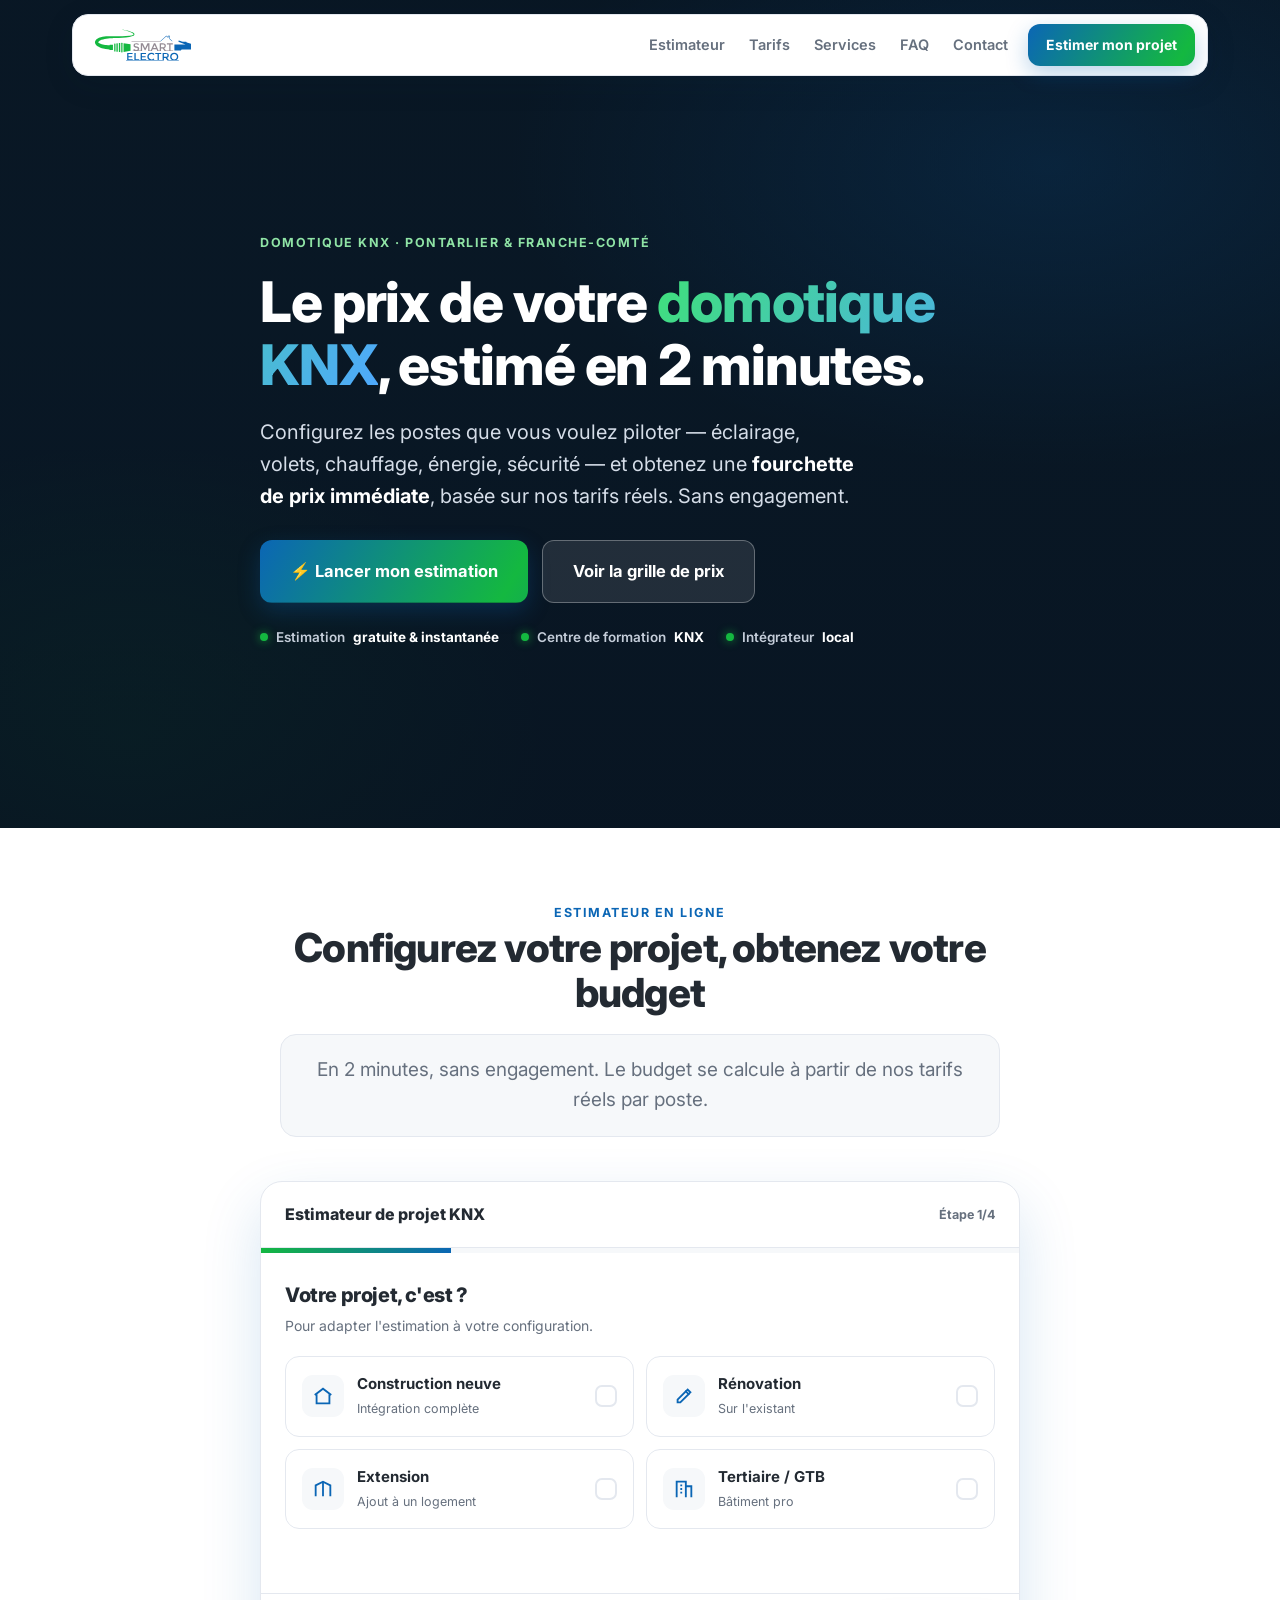
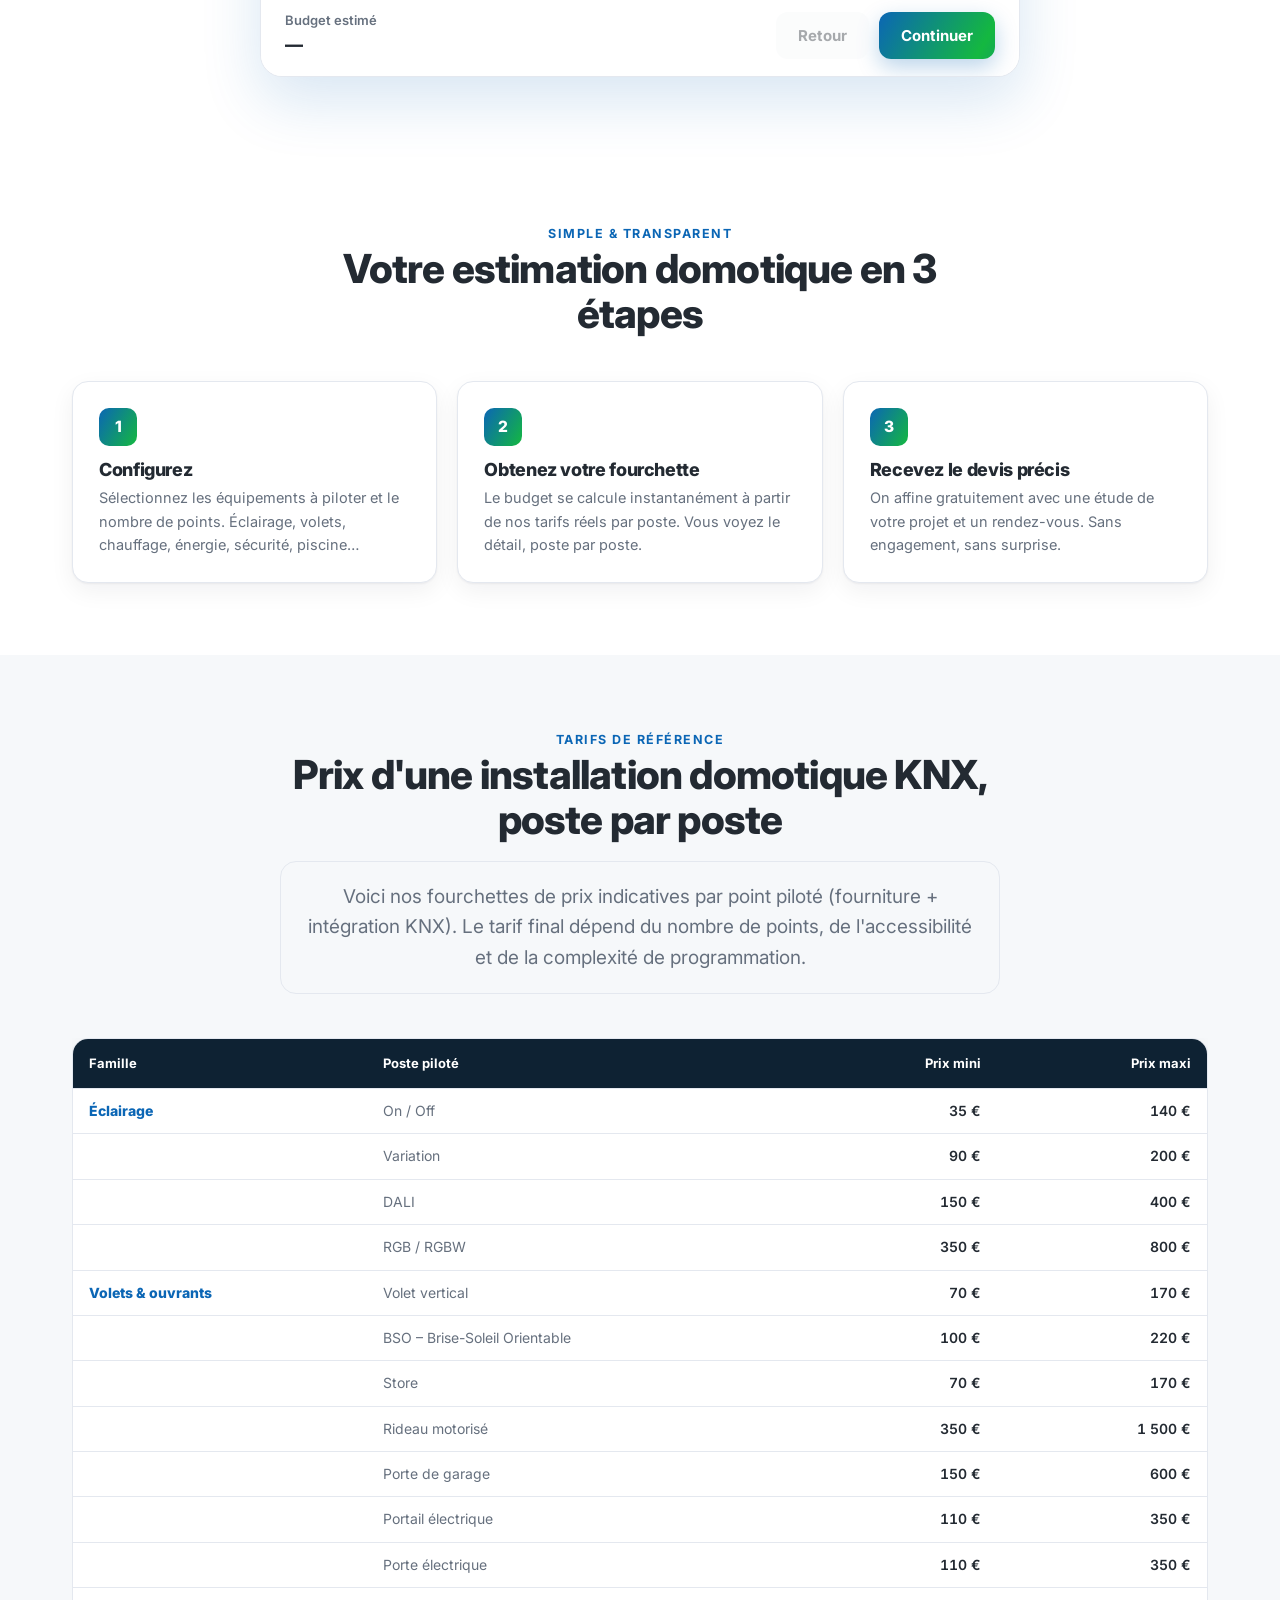
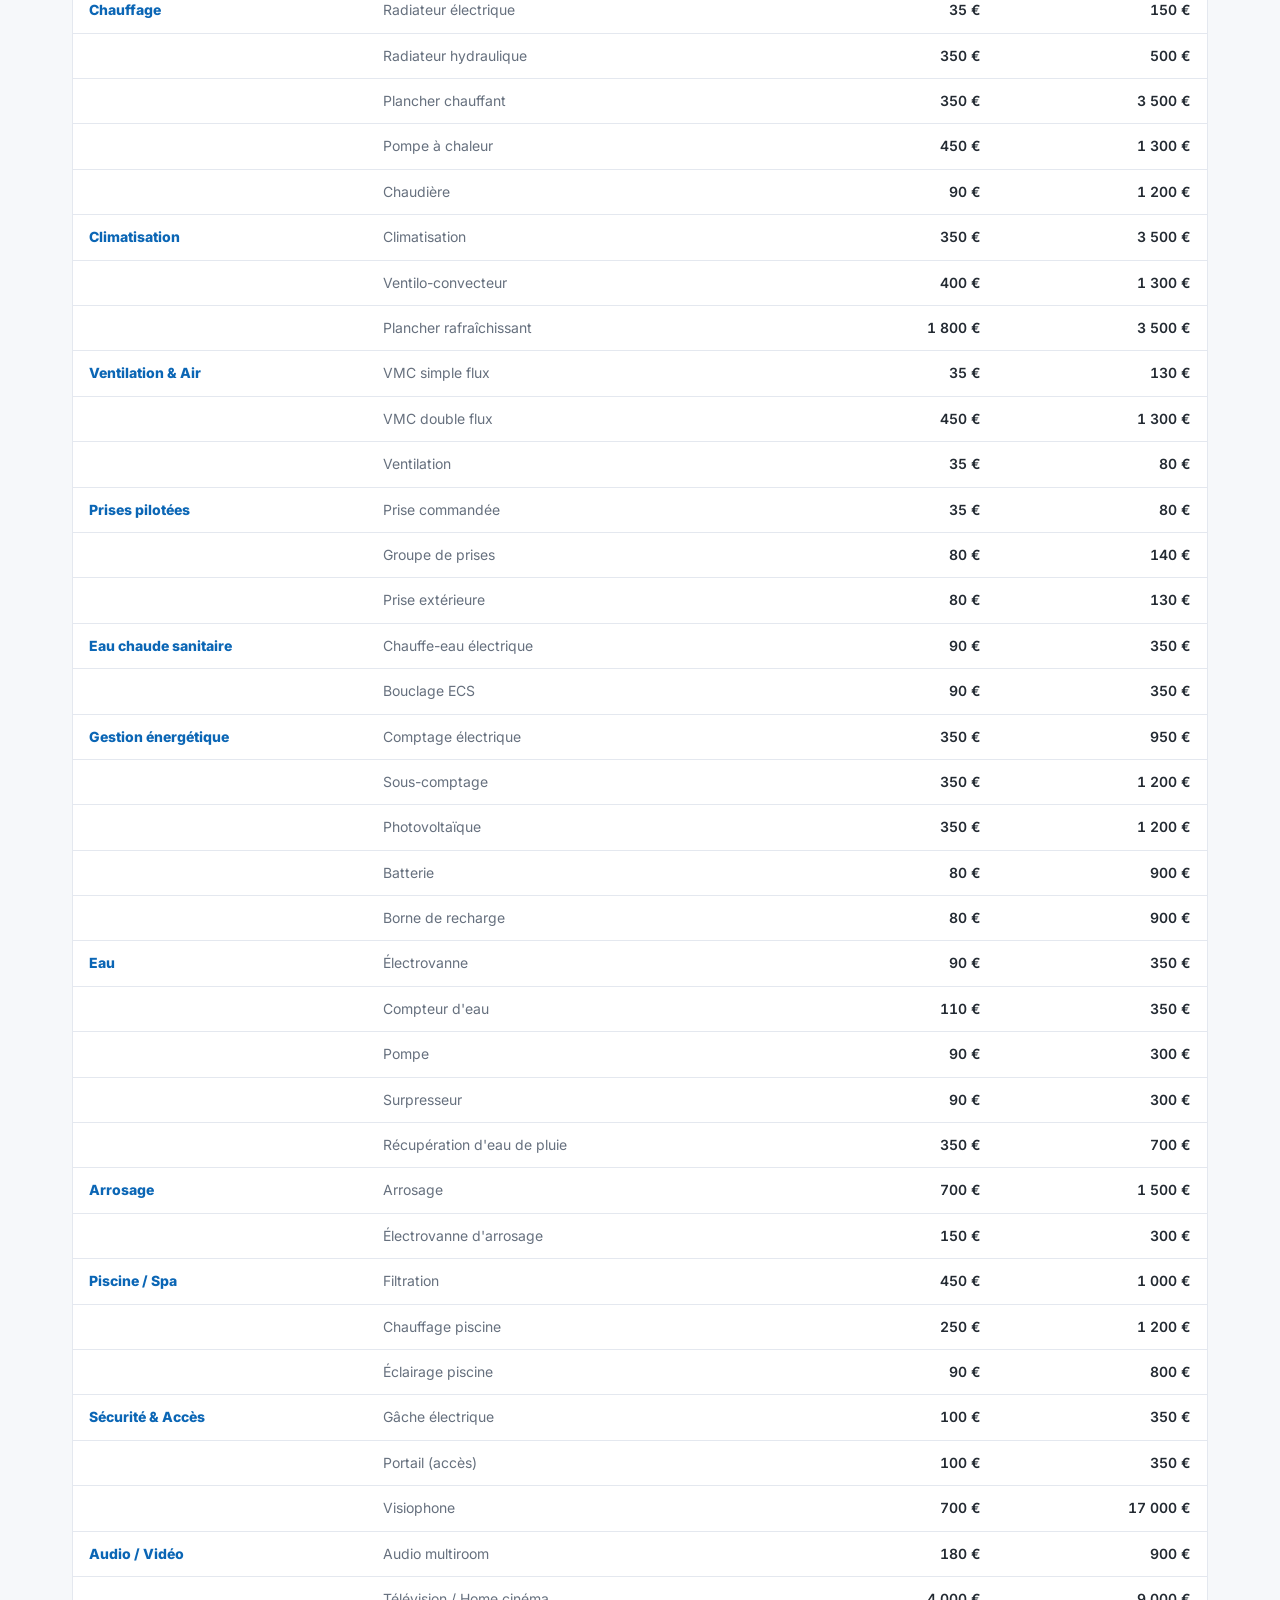
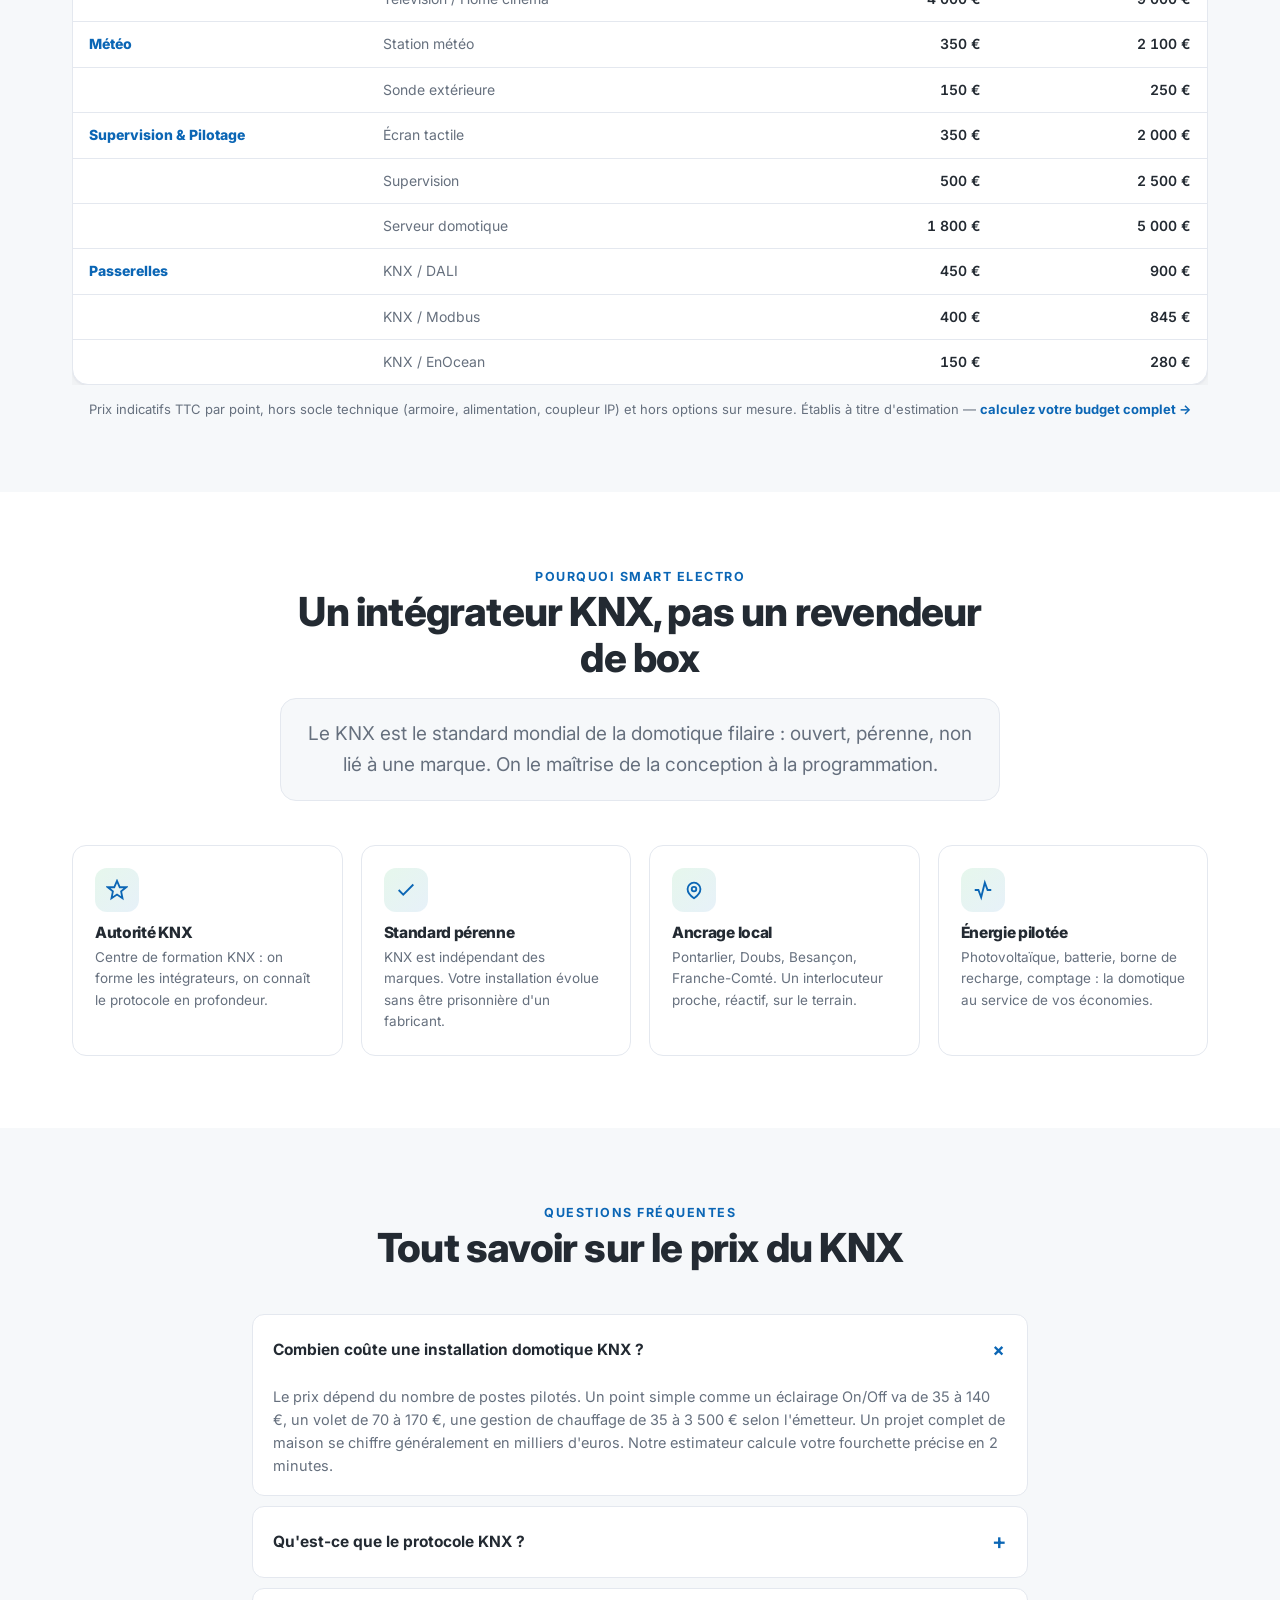
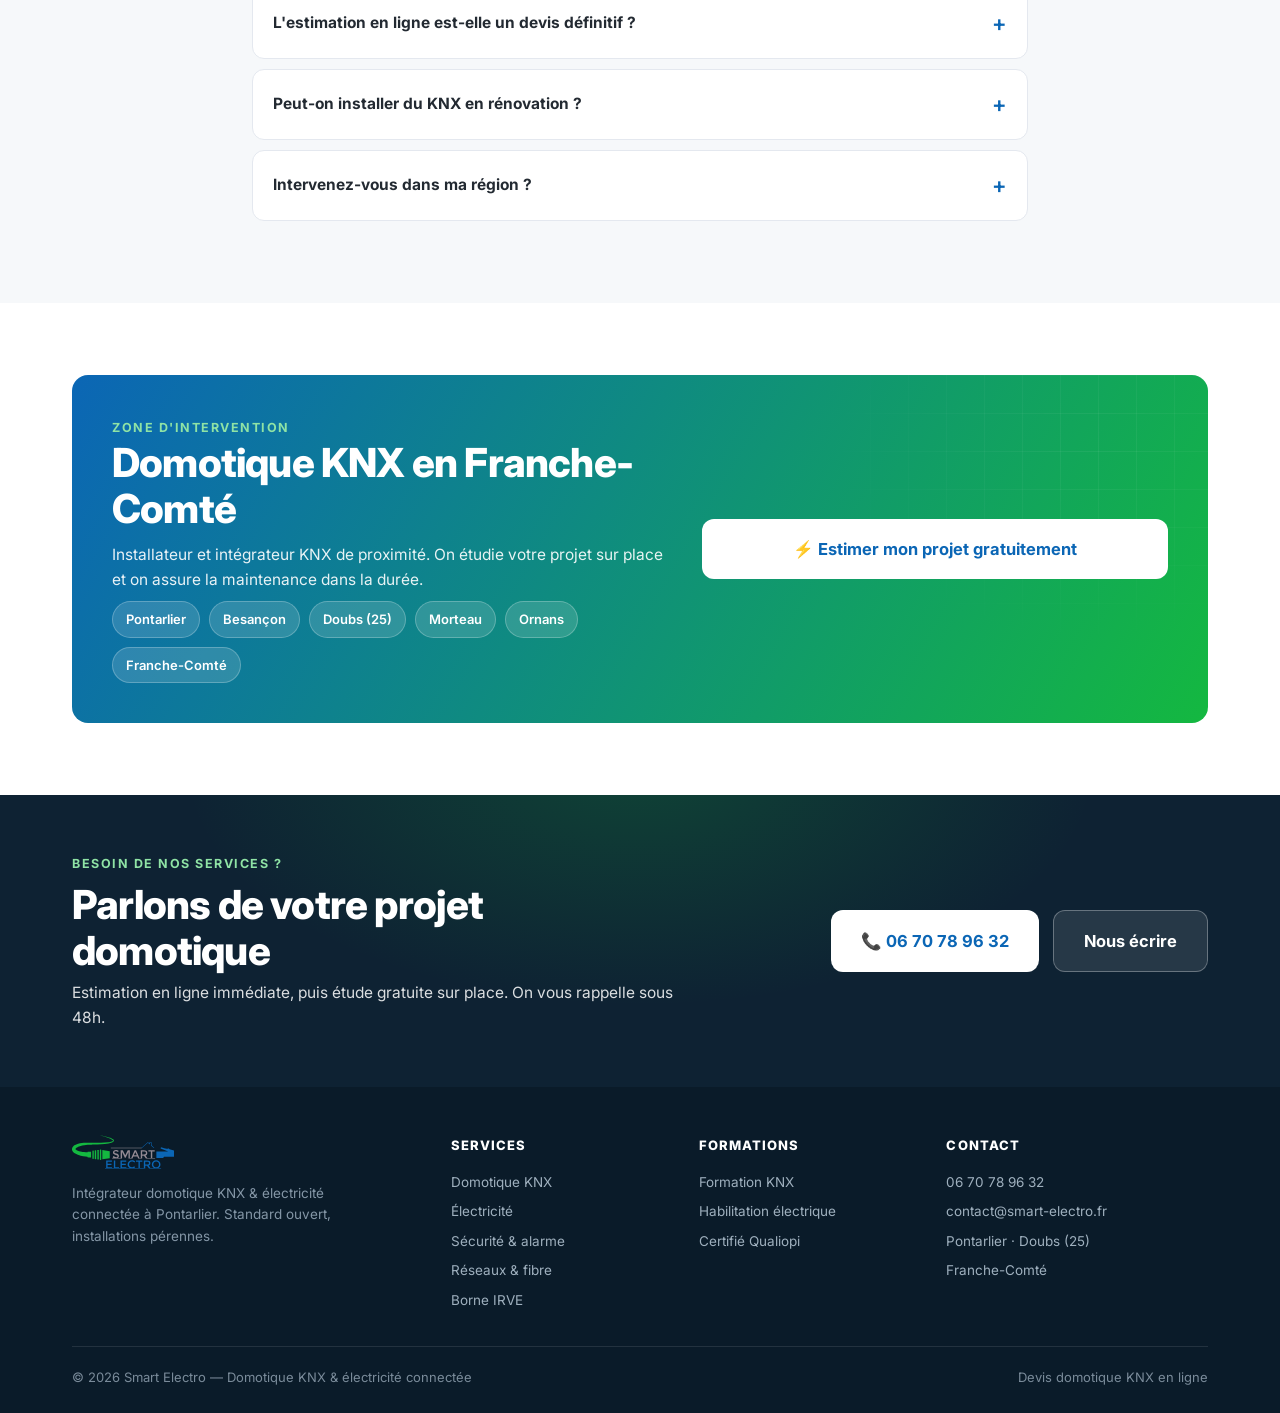
==== commit 864bf526: "Assets externes CSS/JS pour intégration WordPress (anti-wptexturize)" ====
--- a/index.html
+++ b/index.html
@@ -423,6 +423,61 @@
     <div class="talign">
       <div class="ptable" id="ptable">
         <div class="thead"><div>Famille</div><div>Poste piloté</div><div style="text-align:right">Prix mini</div><div style="text-align:right">Prix maxi</div></div>
+        <div class="fam"><div class="fn">Éclairage</div><div class="lbl">On / Off</div><div class="p">35 €</div><div class="p">140 €</div></div>
+        <div class="fam"><div class="fn"></div><div class="lbl">Variation</div><div class="p">90 €</div><div class="p">200 €</div></div>
+        <div class="fam"><div class="fn"></div><div class="lbl">DALI</div><div class="p">150 €</div><div class="p">400 €</div></div>
+        <div class="fam"><div class="fn"></div><div class="lbl">RGB / RGBW</div><div class="p">350 €</div><div class="p">800 €</div></div>
+        <div class="fam"><div class="fn">Volets &amp; ouvrants</div><div class="lbl">Volet vertical</div><div class="p">70 €</div><div class="p">170 €</div></div>
+        <div class="fam"><div class="fn"></div><div class="lbl">BSO – Brise-Soleil Orientable</div><div class="p">100 €</div><div class="p">220 €</div></div>
+        <div class="fam"><div class="fn"></div><div class="lbl">Store</div><div class="p">70 €</div><div class="p">170 €</div></div>
+        <div class="fam"><div class="fn"></div><div class="lbl">Rideau motorisé</div><div class="p">350 €</div><div class="p">1 500 €</div></div>
+        <div class="fam"><div class="fn"></div><div class="lbl">Porte de garage</div><div class="p">150 €</div><div class="p">600 €</div></div>
+        <div class="fam"><div class="fn"></div><div class="lbl">Portail électrique</div><div class="p">110 €</div><div class="p">350 €</div></div>
+        <div class="fam"><div class="fn"></div><div class="lbl">Porte électrique</div><div class="p">110 €</div><div class="p">350 €</div></div>
+        <div class="fam"><div class="fn">Chauffage</div><div class="lbl">Radiateur électrique</div><div class="p">35 €</div><div class="p">150 €</div></div>
+        <div class="fam"><div class="fn"></div><div class="lbl">Radiateur hydraulique</div><div class="p">350 €</div><div class="p">500 €</div></div>
+        <div class="fam"><div class="fn"></div><div class="lbl">Plancher chauffant</div><div class="p">350 €</div><div class="p">3 500 €</div></div>
+        <div class="fam"><div class="fn"></div><div class="lbl">Pompe à chaleur</div><div class="p">450 €</div><div class="p">1 300 €</div></div>
+        <div class="fam"><div class="fn"></div><div class="lbl">Chaudière</div><div class="p">90 €</div><div class="p">1 200 €</div></div>
+        <div class="fam"><div class="fn">Climatisation</div><div class="lbl">Climatisation</div><div class="p">350 €</div><div class="p">3 500 €</div></div>
+        <div class="fam"><div class="fn"></div><div class="lbl">Ventilo-convecteur</div><div class="p">400 €</div><div class="p">1 300 €</div></div>
+        <div class="fam"><div class="fn"></div><div class="lbl">Plancher rafraîchissant</div><div class="p">1 800 €</div><div class="p">3 500 €</div></div>
+        <div class="fam"><div class="fn">Ventilation &amp; Air</div><div class="lbl">VMC simple flux</div><div class="p">35 €</div><div class="p">130 €</div></div>
+        <div class="fam"><div class="fn"></div><div class="lbl">VMC double flux</div><div class="p">450 €</div><div class="p">1 300 €</div></div>
+        <div class="fam"><div class="fn"></div><div class="lbl">Ventilation</div><div class="p">35 €</div><div class="p">80 €</div></div>
+        <div class="fam"><div class="fn">Prises pilotées</div><div class="lbl">Prise commandée</div><div class="p">35 €</div><div class="p">80 €</div></div>
+        <div class="fam"><div class="fn"></div><div class="lbl">Groupe de prises</div><div class="p">80 €</div><div class="p">140 €</div></div>
+        <div class="fam"><div class="fn"></div><div class="lbl">Prise extérieure</div><div class="p">80 €</div><div class="p">130 €</div></div>
+        <div class="fam"><div class="fn">Eau chaude sanitaire</div><div class="lbl">Chauffe-eau électrique</div><div class="p">90 €</div><div class="p">350 €</div></div>
+        <div class="fam"><div class="fn"></div><div class="lbl">Bouclage ECS</div><div class="p">90 €</div><div class="p">350 €</div></div>
+        <div class="fam"><div class="fn">Gestion énergétique</div><div class="lbl">Comptage électrique</div><div class="p">350 €</div><div class="p">950 €</div></div>
+        <div class="fam"><div class="fn"></div><div class="lbl">Sous-comptage</div><div class="p">350 €</div><div class="p">1 200 €</div></div>
+        <div class="fam"><div class="fn"></div><div class="lbl">Photovoltaïque</div><div class="p">350 €</div><div class="p">1 200 €</div></div>
+        <div class="fam"><div class="fn"></div><div class="lbl">Batterie</div><div class="p">80 €</div><div class="p">900 €</div></div>
+        <div class="fam"><div class="fn"></div><div class="lbl">Borne de recharge</div><div class="p">80 €</div><div class="p">900 €</div></div>
+        <div class="fam"><div class="fn">Eau</div><div class="lbl">Électrovanne</div><div class="p">90 €</div><div class="p">350 €</div></div>
+        <div class="fam"><div class="fn"></div><div class="lbl">Compteur d&#x27;eau</div><div class="p">110 €</div><div class="p">350 €</div></div>
+        <div class="fam"><div class="fn"></div><div class="lbl">Pompe</div><div class="p">90 €</div><div class="p">300 €</div></div>
+        <div class="fam"><div class="fn"></div><div class="lbl">Surpresseur</div><div class="p">90 €</div><div class="p">300 €</div></div>
+        <div class="fam"><div class="fn"></div><div class="lbl">Récupération d&#x27;eau de pluie</div><div class="p">350 €</div><div class="p">700 €</div></div>
+        <div class="fam"><div class="fn">Arrosage</div><div class="lbl">Arrosage</div><div class="p">700 €</div><div class="p">1 500 €</div></div>
+        <div class="fam"><div class="fn"></div><div class="lbl">Électrovanne d&#x27;arrosage</div><div class="p">150 €</div><div class="p">300 €</div></div>
+        <div class="fam"><div class="fn">Piscine / Spa</div><div class="lbl">Filtration</div><div class="p">450 €</div><div class="p">1 000 €</div></div>
+        <div class="fam"><div class="fn"></div><div class="lbl">Chauffage piscine</div><div class="p">250 €</div><div class="p">1 200 €</div></div>
+        <div class="fam"><div class="fn"></div><div class="lbl">Éclairage piscine</div><div class="p">90 €</div><div class="p">800 €</div></div>
+        <div class="fam"><div class="fn">Sécurité &amp; Accès</div><div class="lbl">Gâche électrique</div><div class="p">100 €</div><div class="p">350 €</div></div>
+        <div class="fam"><div class="fn"></div><div class="lbl">Portail (accès)</div><div class="p">100 €</div><div class="p">350 €</div></div>
+        <div class="fam"><div class="fn"></div><div class="lbl">Visiophone</div><div class="p">700 €</div><div class="p">17 000 €</div></div>
+        <div class="fam"><div class="fn">Audio / Vidéo</div><div class="lbl">Audio multiroom</div><div class="p">180 €</div><div class="p">900 €</div></div>
+        <div class="fam"><div class="fn"></div><div class="lbl">Télévision / Home cinéma</div><div class="p">4 000 €</div><div class="p">9 000 €</div></div>
+        <div class="fam"><div class="fn">Météo</div><div class="lbl">Station météo</div><div class="p">350 €</div><div class="p">2 100 €</div></div>
+        <div class="fam"><div class="fn"></div><div class="lbl">Sonde extérieure</div><div class="p">150 €</div><div class="p">250 €</div></div>
+        <div class="fam"><div class="fn">Supervision &amp; Pilotage</div><div class="lbl">Écran tactile</div><div class="p">350 €</div><div class="p">2 000 €</div></div>
+        <div class="fam"><div class="fn"></div><div class="lbl">Supervision</div><div class="p">500 €</div><div class="p">2 500 €</div></div>
+        <div class="fam"><div class="fn"></div><div class="lbl">Serveur domotique</div><div class="p">1 800 €</div><div class="p">5 000 €</div></div>
+        <div class="fam"><div class="fn">Passerelles</div><div class="lbl">KNX / DALI</div><div class="p">450 €</div><div class="p">900 €</div></div>
+        <div class="fam"><div class="fn"></div><div class="lbl">KNX / Modbus</div><div class="p">400 €</div><div class="p">845 €</div></div>
+        <div class="fam"><div class="fn"></div><div class="lbl">KNX / EnOcean</div><div class="p">150 €</div><div class="p">280 €</div></div>
       </div>
     </div>
     <p style="text-align:center;color:var(--muted);font-size:13px;margin-top:14px">Prix indicatifs TTC par point, hors socle technique (armoire, alimentation, coupleur IP) et hors options sur mesure. Établis à titre d'estimation — <a href="#estimateur" style="color:var(--blue);font-weight:700">calculez votre budget complet →</a></p>
@@ -468,7 +523,7 @@
         <div class="chips"><span>Pontarlier</span><span>Besançon</span><span>Doubs (25)</span><span>Morteau</span><span>Ornans</span><span>Franche-Comté</span></div>
       </div>
       <div style="text-align:center">
-        <a href="#estimateur" class="btn btn-white btn-lg btn-block">⚡ Estimer mon projet gratuitement</a>
+        <a href="#estimateur" class="btn btn-white btn-lg btn-block" style="color:#0B66B5!important">⚡ Estimer mon projet gratuitement</a>
       </div>
     </div>
   </div>
@@ -482,7 +537,7 @@
       <p>Estimation en ligne immédiate, puis étude gratuite sur place. On vous rappelle sous 48h.</p>
     </div>
     <div class="cb-actions">
-      <a href="tel:0670789632" class="btn btn-white btn-lg">📞 06 70 78 96 32</a>
+      <a href="tel:0670789632" class="btn btn-white btn-lg" style="color:#0B66B5!important">📞 06 70 78 96 32</a>
       <a href="mailto:contact@smart-electro.fr" class="btn btn-ghost-d btn-lg">Nous écrire</a>
     </div>
   </div>
@@ -789,17 +844,7 @@
 document.getElementById('btnNext').onclick=next;
 document.getElementById('btnBack').onclick=back;
 
-/* PRICING TABLE (SEO) */
-(function(){
-  const t=document.getElementById('ptable');
-  DATA.forEach(d=>{
-    d.items.forEach((it,i)=>{
-      const row=el('div','fam');
-      row.innerHTML=`<div class="fn">${i===0?d.fam:''}</div><div class="lbl">${it.n}</div><div class="p">${euro(it.min)}</div><div class="p">${it.min===it.max?'—':euro(it.max)}</div>`;
-      t.appendChild(row);
-    });
-  });
-})();
+/* PRICING TABLE = statique dans le HTML */
 
 /* logo inject */
 (function(){
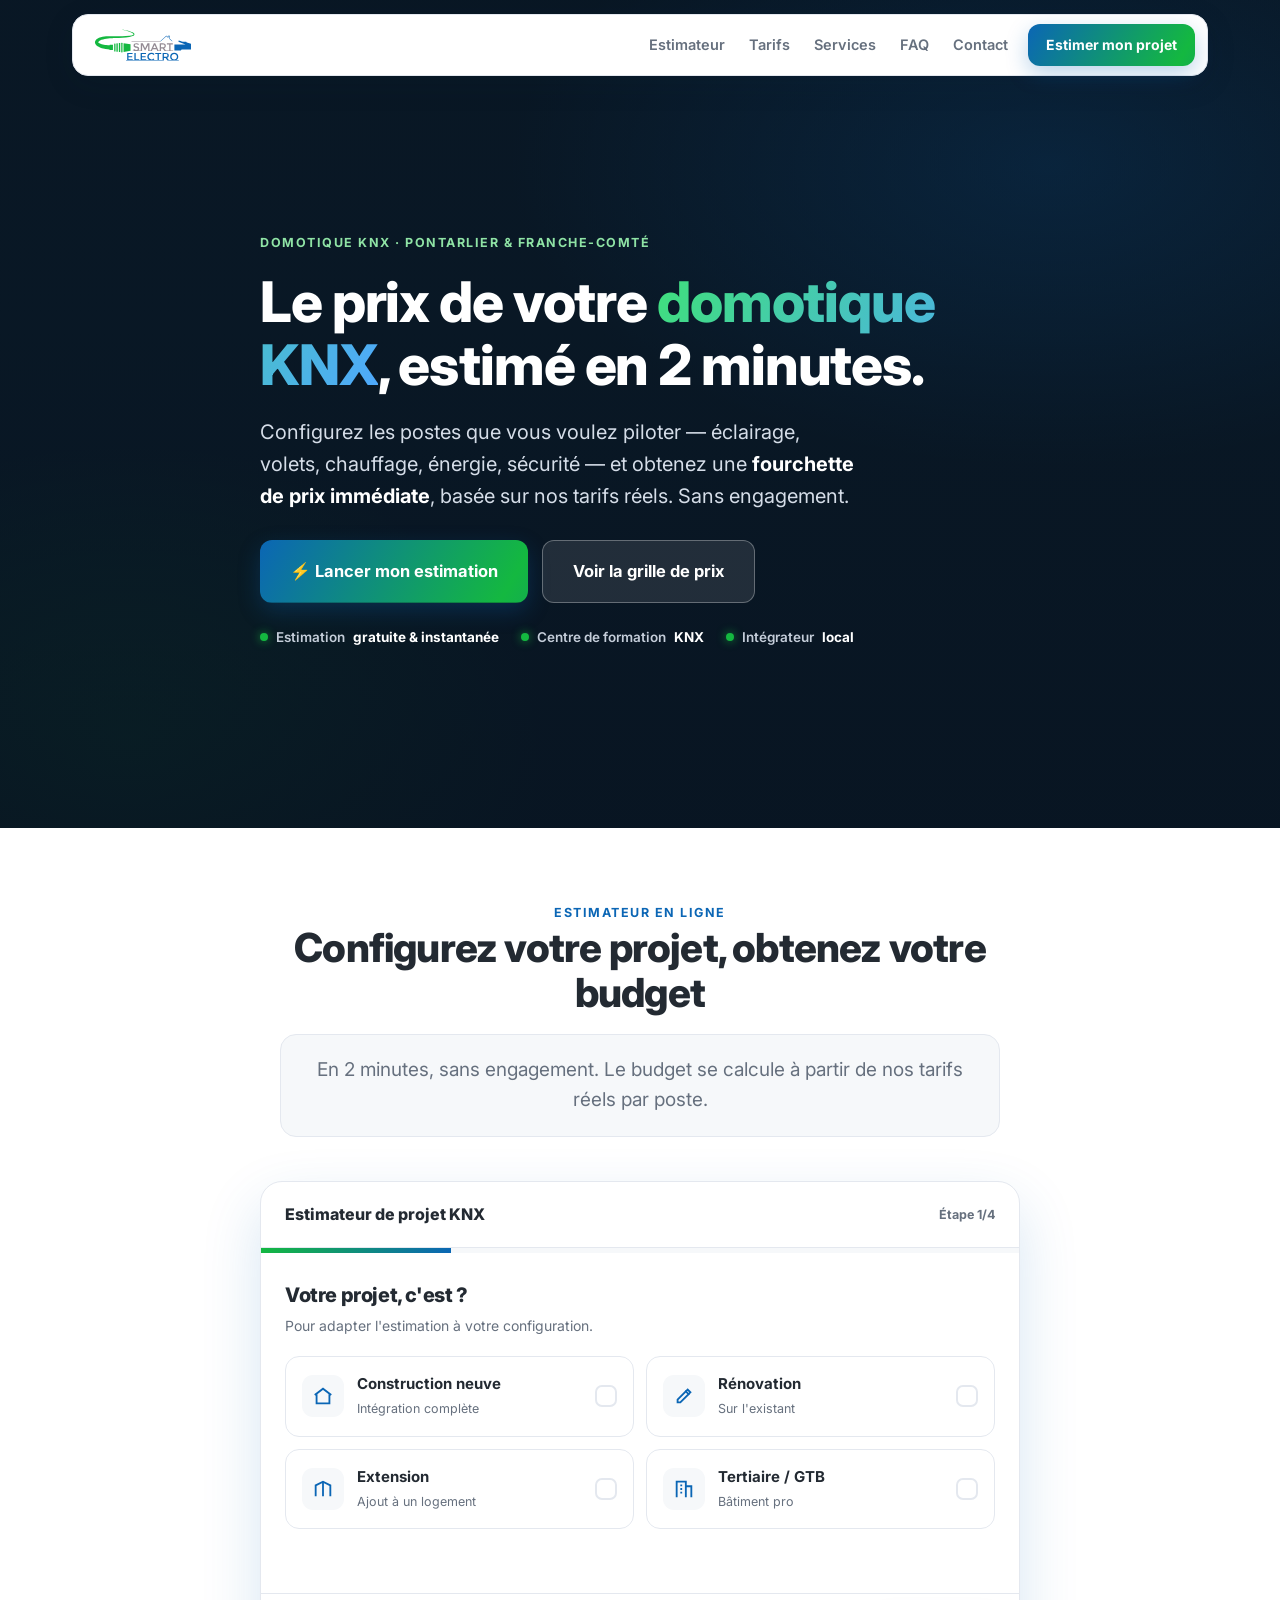
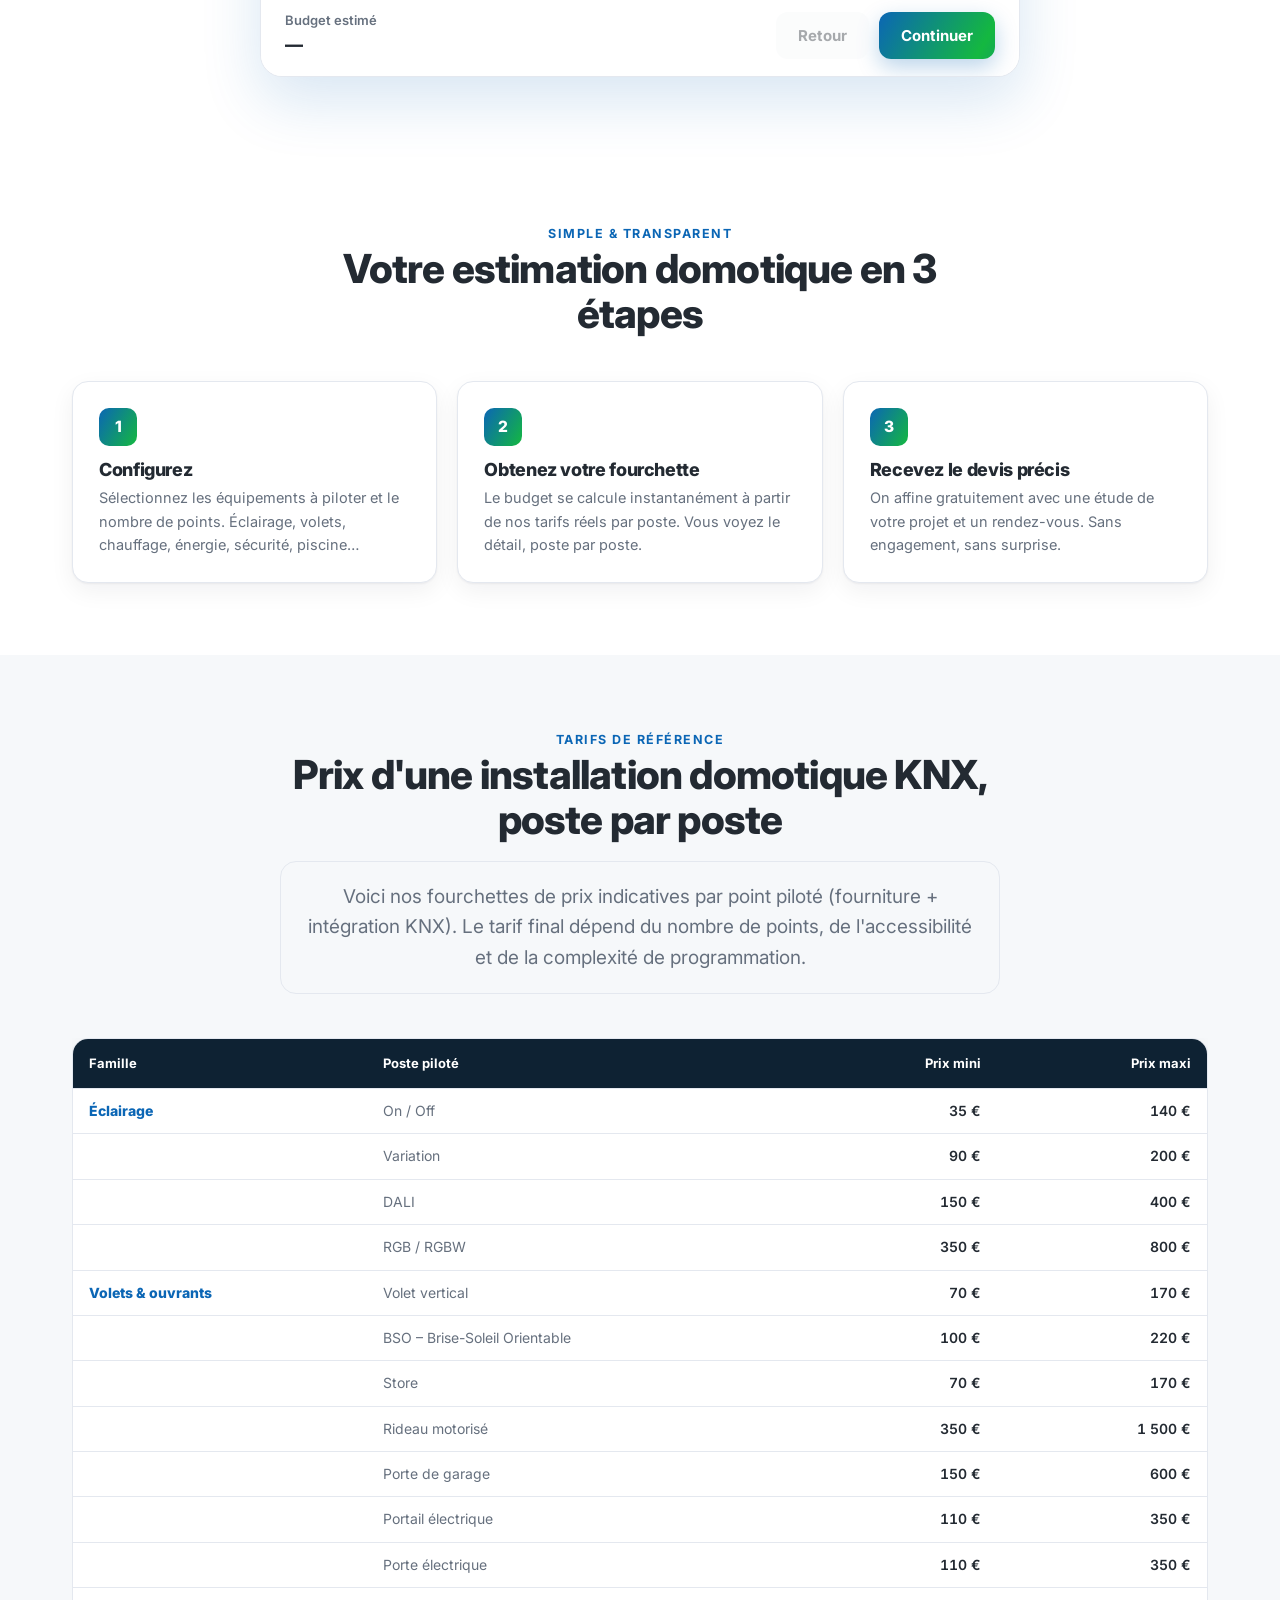
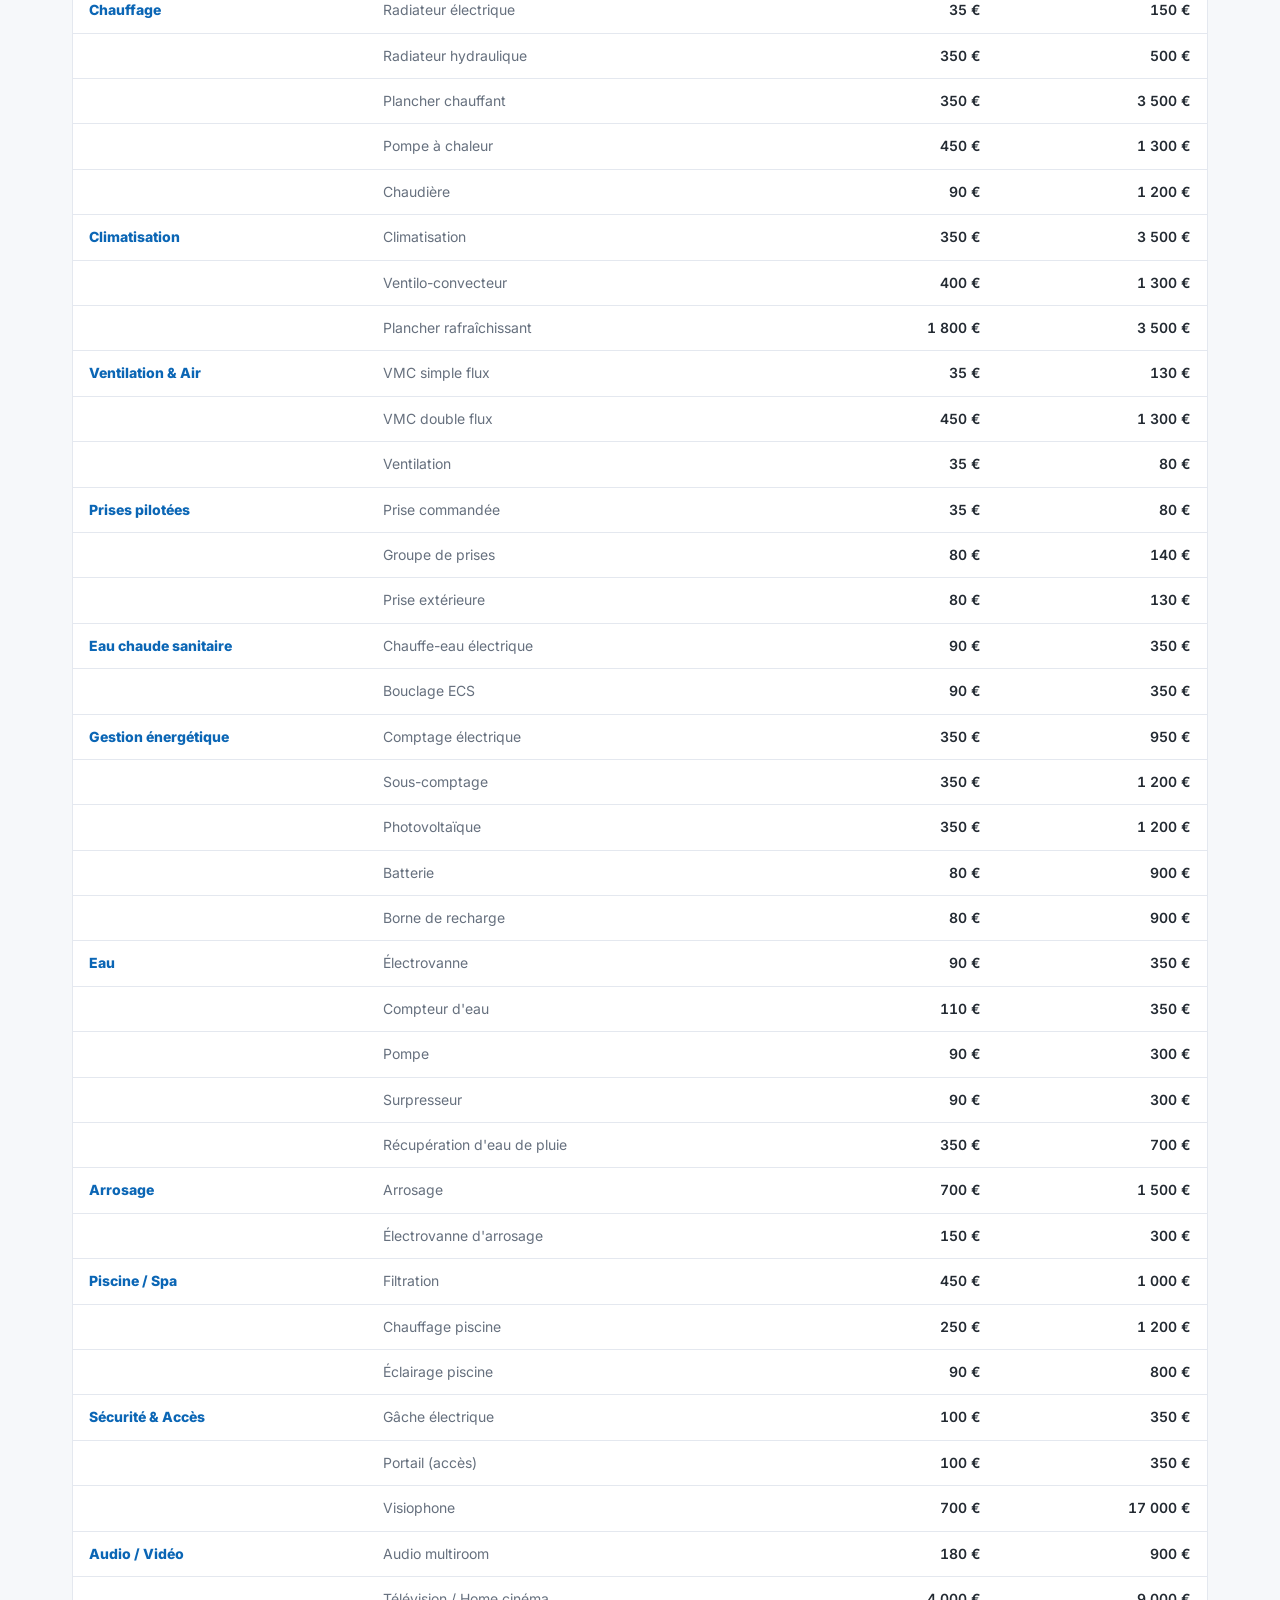
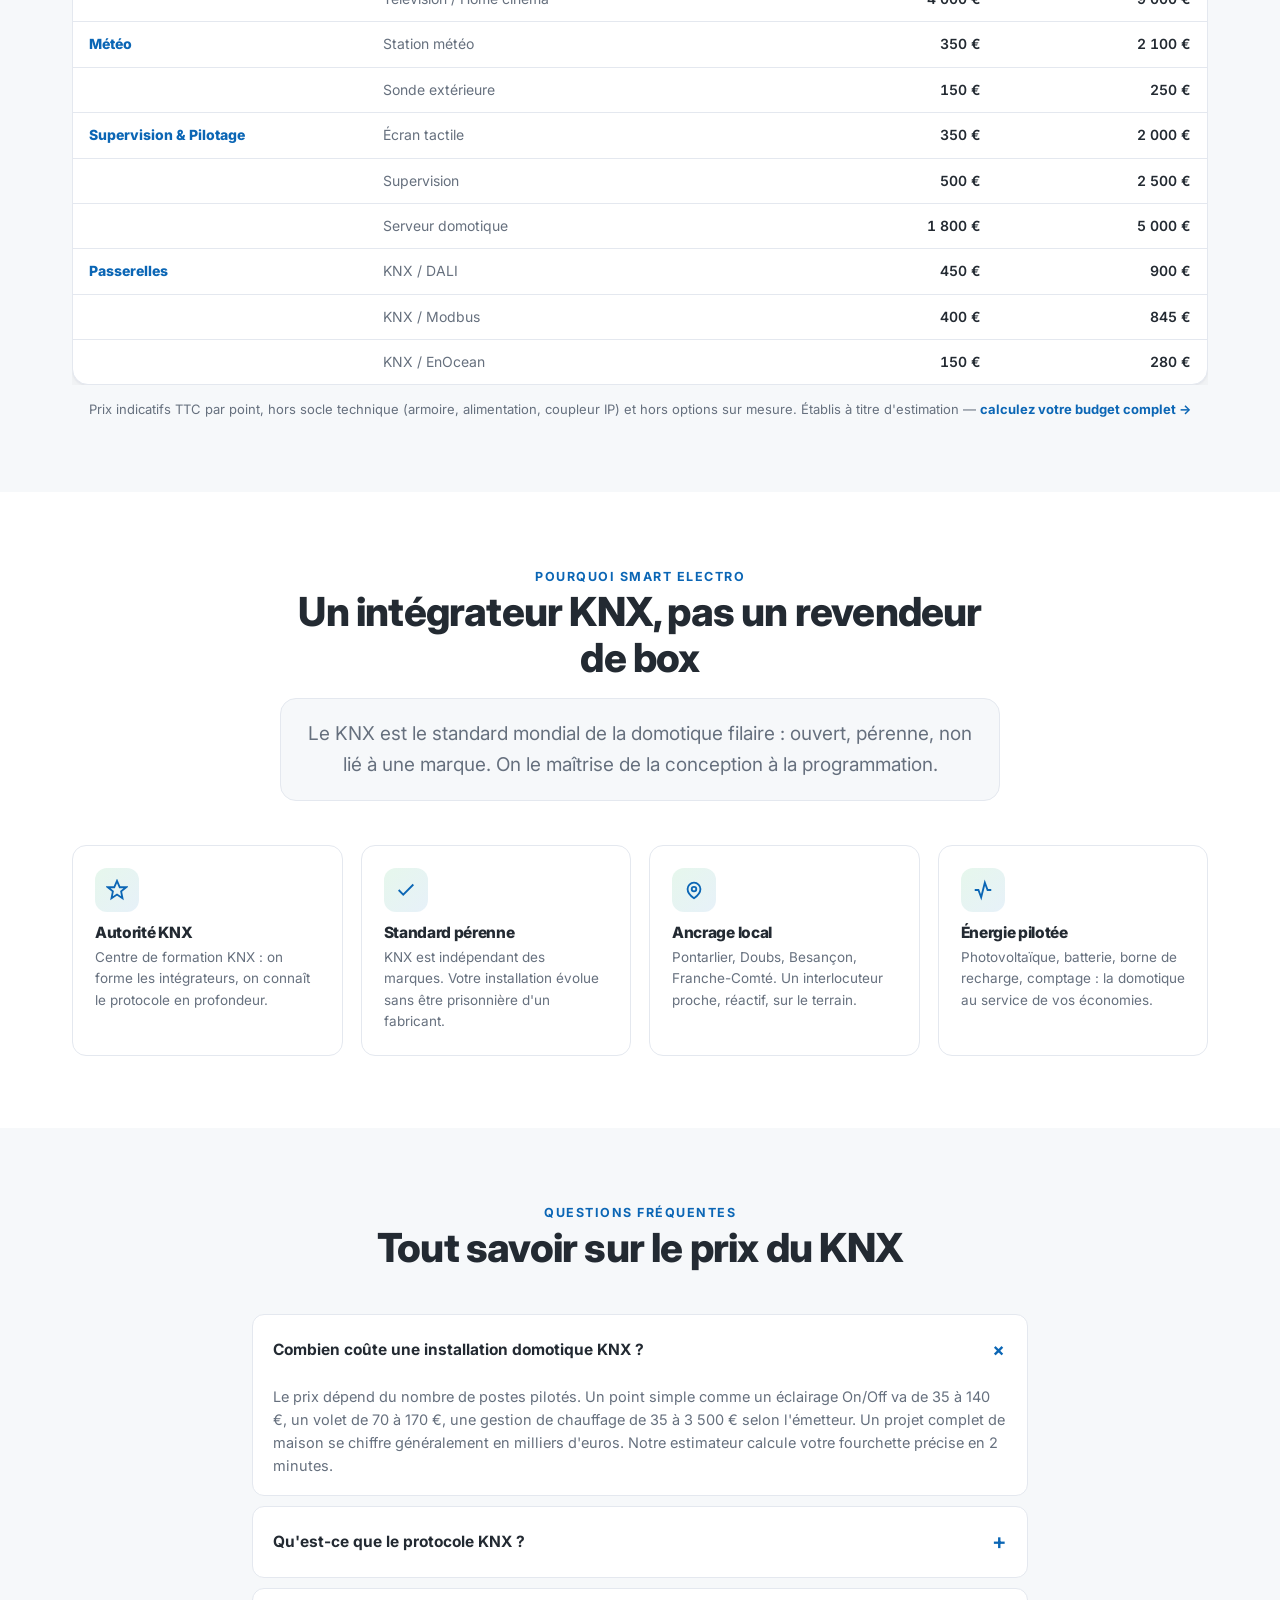
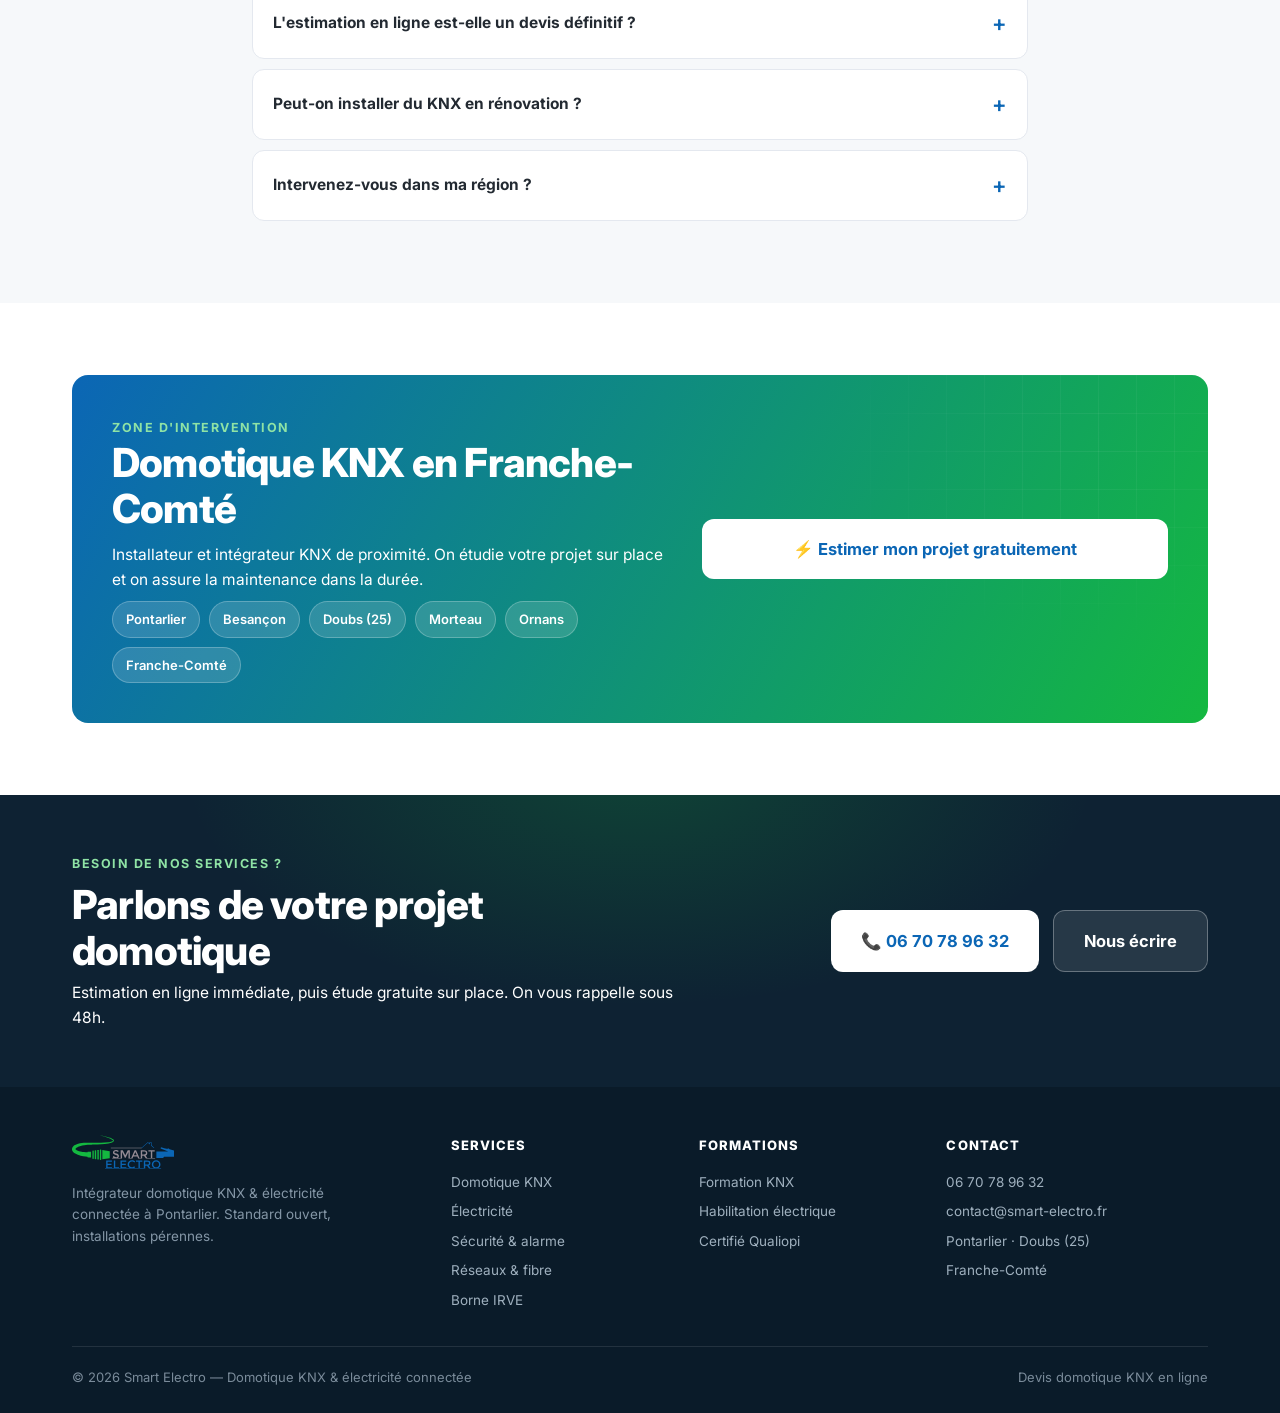
==== commit a6bd2b13: "Restore landing stylesheet when WordPress strips link tags" ====
--- a/index.html
+++ b/index.html
@@ -580,15 +580,28 @@
 </footer>
 
 <script>
+/* Restore the external stylesheet if WordPress removes content link tags. */
+(function ensureLandingStyles() {
+  const assetBase = 'https://pierre-louismercier-forgeone.github.io/smart-electro-devis/';
+  const styleUrl = assetBase + 'styles.css?v=7';
+  if (!Array.from(document.querySelectorAll('link[rel="stylesheet"]')).some(link => link.href.split('?')[0] === styleUrl.split('?')[0])) {
+    const link = document.createElement('link');
+    link.rel = 'stylesheet';
+    link.href = styleUrl;
+    document.head.appendChild(link);
+  }
+})();
+
 /* ============================================================
    CONFIG — À VALIDER PAR SMART ELECTRO
    ============================================================ */
 const CONFIG = {
   socle: { label:"Socle technique & mise en service KNX", min:1200, max:3500, enabled:true },
   currency:"€",
-  leadMode:"console",        // "console" | "formspree" | "webhook"
+  leadMode:"wp",             // "console" | "formspree" | "webhook" | "wp"
   formspreeId:"",
   webhookUrl:"",
+  wpEndpoint:"https://www.smart-electro.fr/?rest_route=/se/v1/lead",
 };
 
 const DATA = [
@@ -789,6 +802,7 @@
   payload.projet=state.projet;
   payload.budget_min=t.min; payload.budget_max=t.max;
   payload.postes=Object.entries(state.qty).filter(([k,v])=>v>0).map(([k,v])=>k.split('|')[1]+' ×'+v).join(', ');
+  f.append('projet',payload.projet||''); f.append('budget_min',t.min); f.append('budget_max',t.max); f.append('postes',payload.postes||'');
   track('lead_submitted',{budget_min:t.min,budget_max:t.max});
 
   const done=()=>{ document.getElementById('leadBox').innerHTML=`
@@ -798,7 +812,9 @@
       <p style="color:var(--muted);margin-top:6px">Merci ${payload.prenom||''}. On vous recontacte sous 48h avec votre chiffrage détaillé. À très vite&nbsp;!</p>
     </div>`; };
 
-  if(CONFIG.leadMode==='formspree' && CONFIG.formspreeId){
+  if(CONFIG.leadMode==='wp' && CONFIG.wpEndpoint){
+    fetch(CONFIG.wpEndpoint,{method:'POST',headers:{'Content-Type':'application/json'},body:JSON.stringify(payload)}).then(done).catch(done);
+  } else if(CONFIG.leadMode==='formspree' && CONFIG.formspreeId){
     fetch('https://formspree.io/f/'+CONFIG.formspreeId,{method:'POST',headers:{'Accept':'application/json'},body:f}).then(done).catch(done);
   } else if(CONFIG.leadMode==='webhook' && CONFIG.webhookUrl){
     fetch(CONFIG.webhookUrl,{method:'POST',headers:{'Content-Type':'application/json'},body:JSON.stringify(payload)}).then(done).catch(done);
@@ -823,6 +839,13 @@
   updateFoot();
   track('step_viewed',{step:n});
 }
+function scrollEst(){
+  try{
+    const c=document.getElementById('estimateur');
+    const y=c.getBoundingClientRect().top+window.pageYOffset-100; // -100 : passe sous le header du site
+    window.scrollTo({top:Math.max(0,y),behavior:'smooth'});
+  }catch(e){}
+}
 function next(){
   if(state.step===1 && !state.projet){shake();return;}
   if(state.step===2 && !state.univers.length){shake();return;}
@@ -830,15 +853,16 @@
     const any=Object.values(state.qty).some(v=>v>0);
     if(!any){shake();return;}
   }
-  if(state.step<STEPS)setStep(state.step+1);
-}
-function back(){ if(state.step>1)setStep(state.step-1); }
+  if(state.step<STEPS){setStep(state.step+1);scrollEst();}
+}
+function back(){ if(state.step>1){setStep(state.step-1);scrollEst();} }
 function shake(){const b=document.querySelector('.est-body');b.animate([{transform:'translateX(0)'},{transform:'translateX(-7px)'},{transform:'translateX(7px)'},{transform:'translateX(0)'}],{duration:260});}
 
 document.querySelectorAll('[data-single="projet"] .opt').forEach(o=>{
   o.onclick=()=>{
     document.querySelectorAll('[data-single="projet"] .opt').forEach(x=>x.classList.remove('sel'));
     o.classList.add('sel'); state.projet=o.dataset.val;
+    setTimeout(()=>next(),260);   // auto-avance : choix unique => étape suivante sans "Continuer"
   };
 });
 document.getElementById('btnNext').onclick=next;
